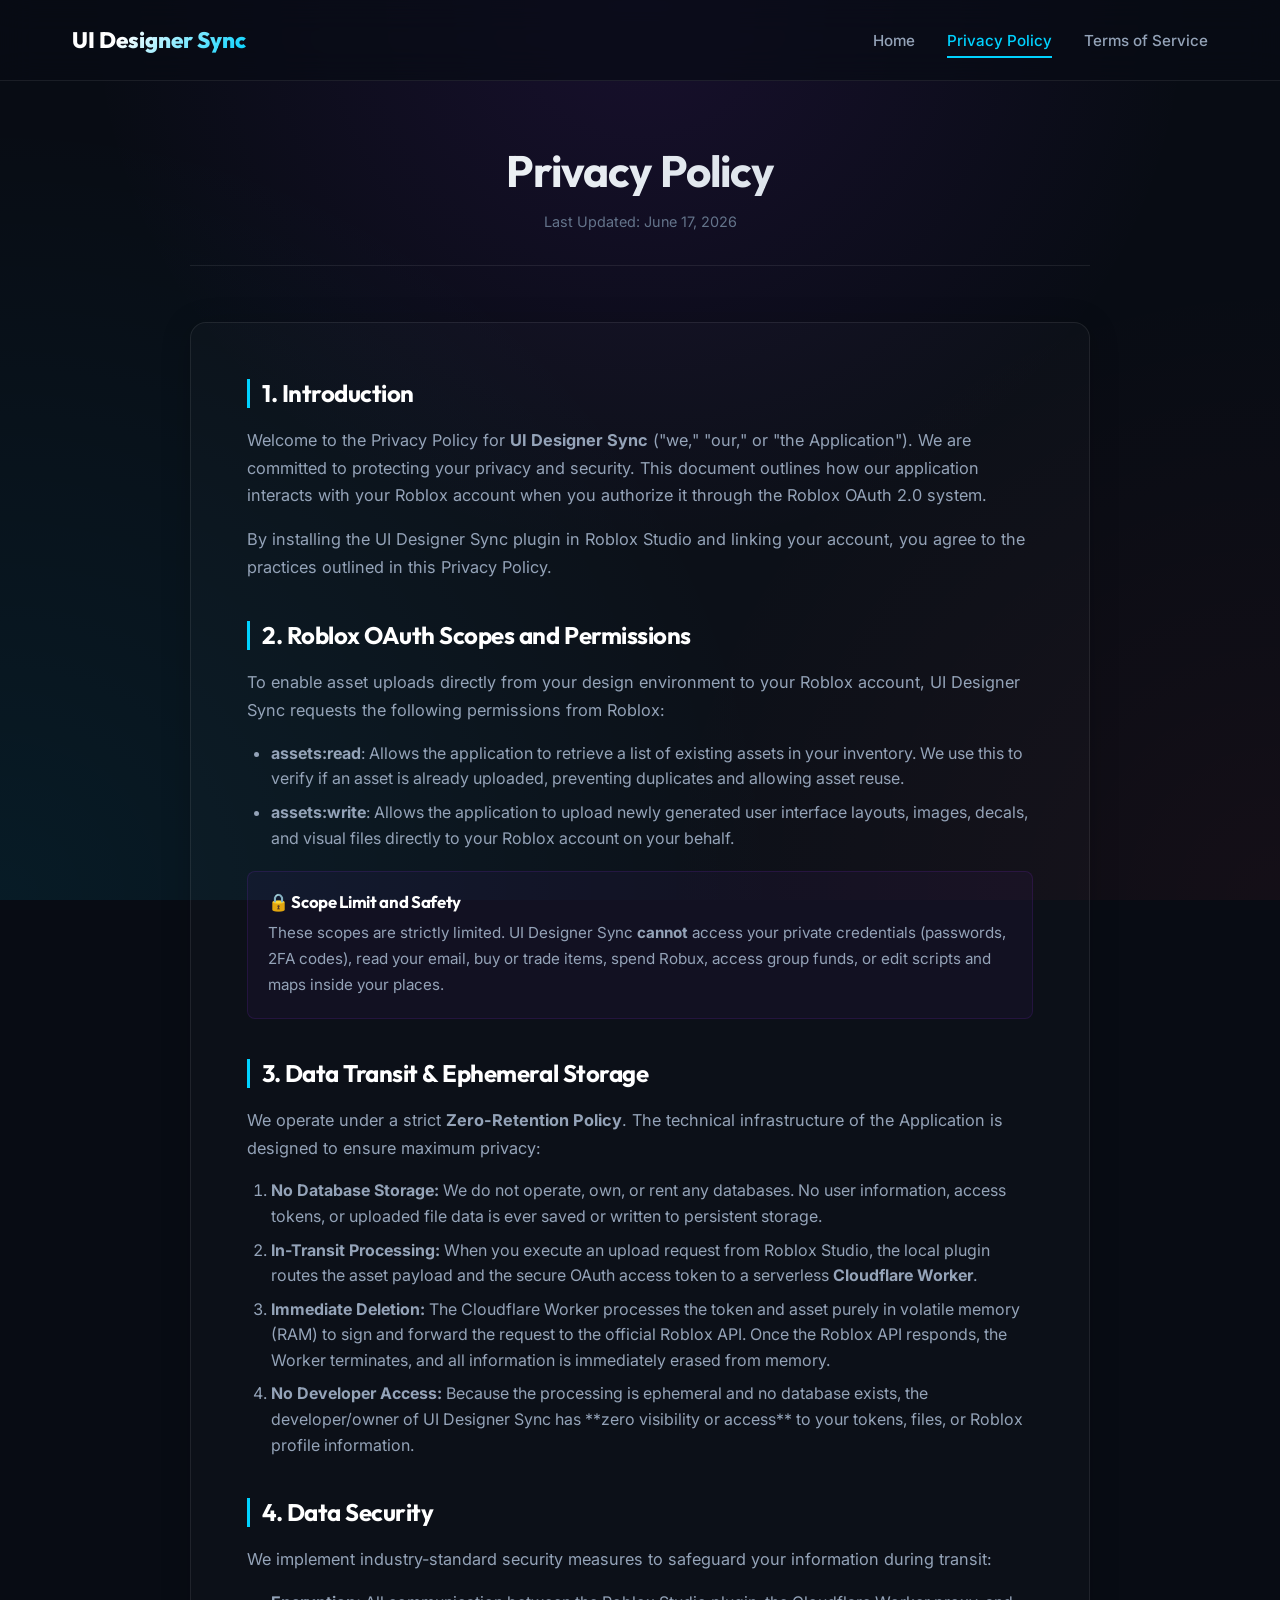
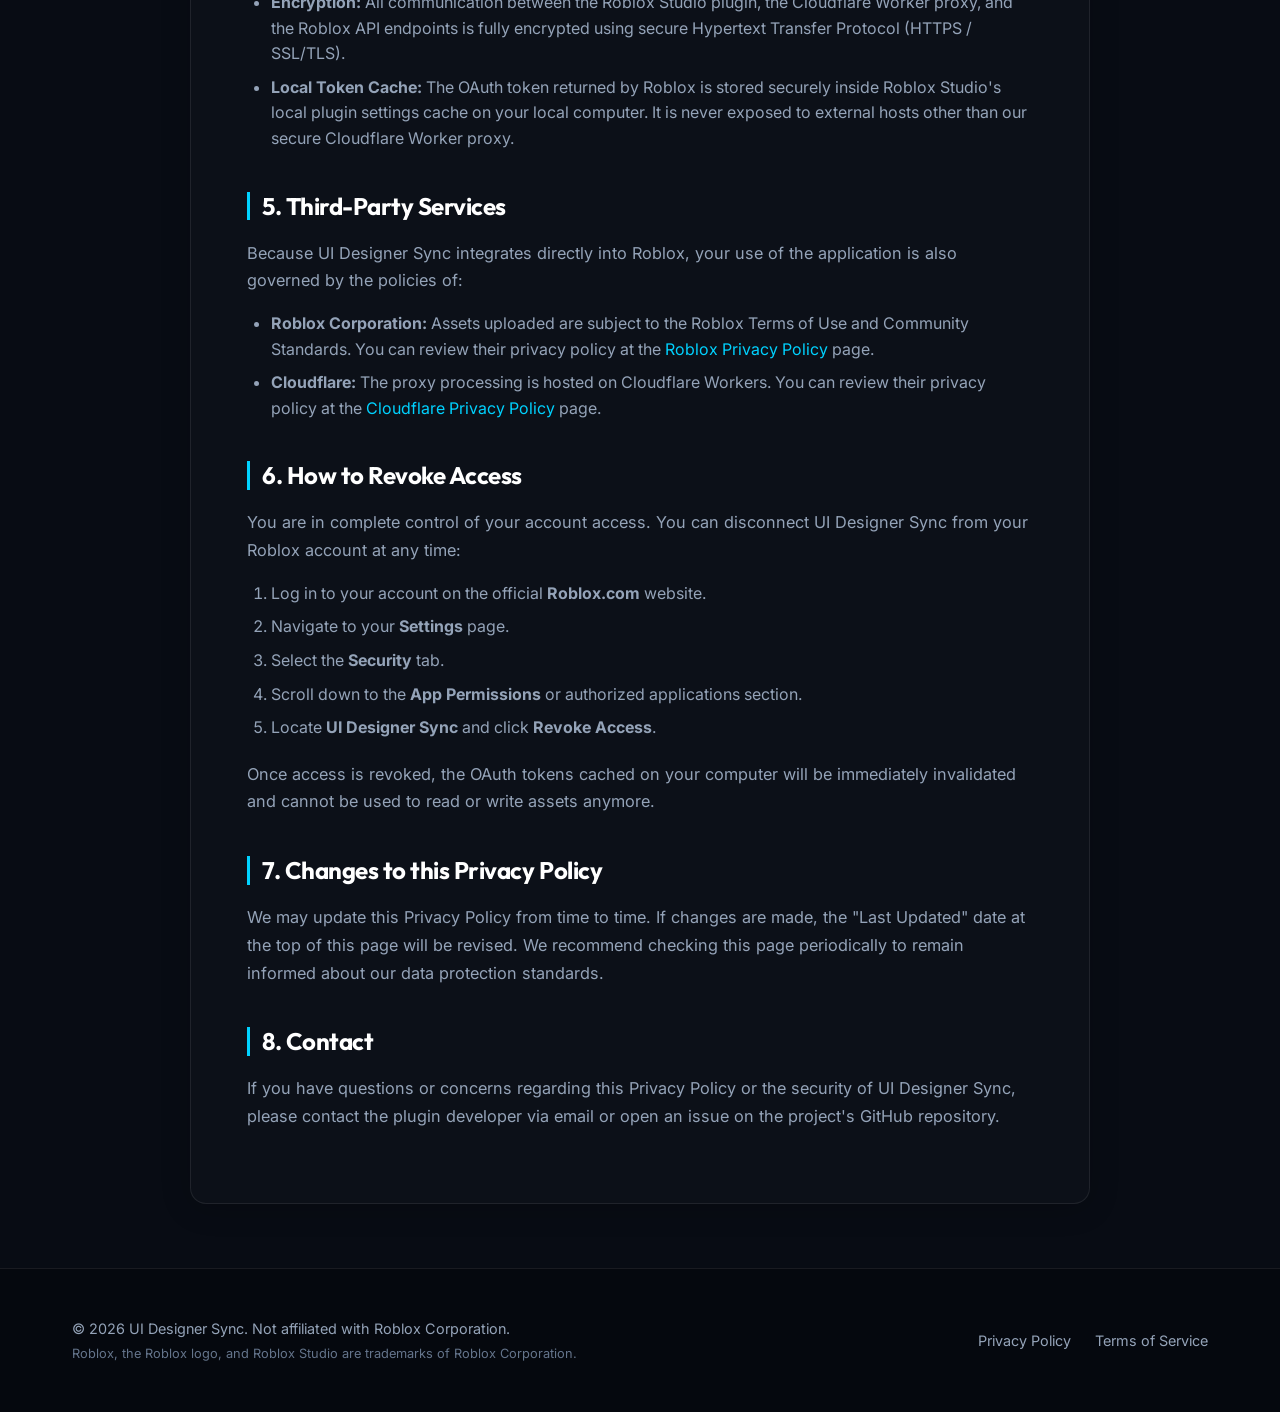
==== privacy.html @ 8e68c775 "Add files via upload" ====
<!DOCTYPE html>
<html lang="en">
<head>
  <meta charset="UTF-8">
  <meta name="viewport" content="width=device-width, initial-scale=1.0">
  <title>Privacy Policy - UI Designer Sync</title>
  <meta name="description" content="Privacy Policy for UI Designer Sync Roblox integration. Read about how we process your Roblox OAuth tokens ephemerally via Cloudflare Workers.">
  
  <!-- Preconnect and Fonts -->
  <link rel="preconnect" href="https://fonts.googleapis.com">
  <link rel="preconnect" href="https://fonts.gstatic.com" crossorigin>
  <link href="https://fonts.googleapis.com/css2?family=Inter:wght@300;400;500;600;700&family=Outfit:wght@400;500;600;700;800&display=swap" rel="stylesheet">
  
  <!-- Core Stylesheet -->
  <link rel="stylesheet" href="style.css">
</head>
<body>

  <!-- Navigation Header -->
  <header id="site-header">
    <div class="container nav-wrapper">
      <div class="logo-area">
        <span class="logo-text">UI Designer Sync</span>
      </div>
      <nav id="main-navigation">
        <ul>
          <li><a href="index.html" id="nav-home">Home</a></li>
          <li><a href="privacy.html" class="active" id="nav-privacy">Privacy Policy</a></li>
          <li><a href="terms.html" id="nav-terms">Terms of Service</a></li>
        </ul>
      </nav>
    </div>
  </header>

  <main>
    <div class="container legal-container">
      <div class="legal-header">
        <h1 class="legal-title">Privacy Policy</h1>
        <p class="legal-date">Last Updated: June 17, 2026</p>
      </div>

      <div class="legal-card" id="privacy-content-card">
        <!-- Section 1: Introduction -->
        <section id="sec-introduction">
          <h2>1. Introduction</h2>
          <p>
            Welcome to the Privacy Policy for <strong>UI Designer Sync</strong> ("we," "our," or "the Application"). We are committed to protecting your privacy and security. This document outlines how our application interacts with your Roblox account when you authorize it through the Roblox OAuth 2.0 system.
          </p>
          <p>
            By installing the UI Designer Sync plugin in Roblox Studio and linking your account, you agree to the practices outlined in this Privacy Policy.
          </p>
        </section>

        <!-- Section 2: Roblox OAuth Permissions -->
        <section id="sec-permissions">
          <h2>2. Roblox OAuth Scopes and Permissions</h2>
          <p>
            To enable asset uploads directly from your design environment to your Roblox account, UI Designer Sync requests the following permissions from Roblox:
          </p>
          <ul>
            <li>
              <strong>assets:read</strong>: Allows the application to retrieve a list of existing assets in your inventory. We use this to verify if an asset is already uploaded, preventing duplicates and allowing asset reuse.
            </li>
            <li>
              <strong>assets:write</strong>: Allows the application to upload newly generated user interface layouts, images, decals, and visual files directly to your Roblox account on your behalf.
            </li>
          </ul>
          
          <div class="alert-box purple" id="alert-scope-limit">
            <h4>🔒 Scope Limit and Safety</h4>
            <p>
              These scopes are strictly limited. UI Designer Sync <strong>cannot</strong> access your private credentials (passwords, 2FA codes), read your email, buy or trade items, spend Robux, access group funds, or edit scripts and maps inside your places.
            </p>
          </div>
        </section>

        <!-- Section 3: Ephemeral Data Processing -->
        <section id="sec-processing">
          <h2>3. Data Transit & Ephemeral Storage</h2>
          <p>
            We operate under a strict <strong>Zero-Retention Policy</strong>. The technical infrastructure of the Application is designed to ensure maximum privacy:
          </p>
          <ol>
            <li>
              <strong>No Database Storage:</strong> We do not operate, own, or rent any databases. No user information, access tokens, or uploaded file data is ever saved or written to persistent storage.
            </li>
            <li>
              <strong>In-Transit Processing:</strong> When you execute an upload request from Roblox Studio, the local plugin routes the asset payload and the secure OAuth access token to a serverless <strong>Cloudflare Worker</strong>.
            </li>
            <li>
              <strong>Immediate Deletion:</strong> The Cloudflare Worker processes the token and asset purely in volatile memory (RAM) to sign and forward the request to the official Roblox API. Once the Roblox API responds, the Worker terminates, and all information is immediately erased from memory.
            </li>
            <li>
              <strong>No Developer Access:</strong> Because the processing is ephemeral and no database exists, the developer/owner of UI Designer Sync has **zero visibility or access** to your tokens, files, or Roblox profile information.
            </li>
          </ol>
        </section>

        <!-- Section 4: Security and Transit -->
        <section id="sec-security">
          <h2>4. Data Security</h2>
          <p>
            We implement industry-standard security measures to safeguard your information during transit:
          </p>
          <ul>
            <li>
              <strong>Encryption:</strong> All communication between the Roblox Studio plugin, the Cloudflare Worker proxy, and the Roblox API endpoints is fully encrypted using secure Hypertext Transfer Protocol (HTTPS / SSL/TLS).
            </li>
            <li>
              <strong>Local Token Cache:</strong> The OAuth token returned by Roblox is stored securely inside Roblox Studio's local plugin settings cache on your local computer. It is never exposed to external hosts other than our secure Cloudflare Worker proxy.
            </li>
          </ul>
        </section>

        <!-- Section 5: Third-Party Services -->
        <section id="sec-third-parties">
          <h2>5. Third-Party Services</h2>
          <p>
            Because UI Designer Sync integrates directly into Roblox, your use of the application is also governed by the policies of:
          </p>
          <ul>
            <li>
              <strong>Roblox Corporation:</strong> Assets uploaded are subject to the Roblox Terms of Use and Community Standards. You can review their privacy policy at the <a href="https://www.roblox.com/info/privacy" target="_blank" rel="noopener noreferrer">Roblox Privacy Policy</a> page.
            </li>
            <li>
              <strong>Cloudflare:</strong> The proxy processing is hosted on Cloudflare Workers. You can review their privacy policy at the <a href="https://www.cloudflare.com/privacypolicy/" target="_blank" rel="noopener noreferrer">Cloudflare Privacy Policy</a> page.
            </li>
          </ul>
        </section>

        <!-- Section 6: Access Revocation -->
        <section id="sec-revocation">
          <h2>6. How to Revoke Access</h2>
          <p>
            You are in complete control of your account access. You can disconnect UI Designer Sync from your Roblox account at any time:
          </p>
          <ol>
            <li>Log in to your account on the official <strong>Roblox.com</strong> website.</li>
            <li>Navigate to your <strong>Settings</strong> page.</li>
            <li>Select the <strong>Security</strong> tab.</li>
            <li>Scroll down to the <strong>App Permissions</strong> or authorized applications section.</li>
            <li>Locate <strong>UI Designer Sync</strong> and click <strong>Revoke Access</strong>.</li>
          </ol>
          <p style="margin-top: 1rem;">
            Once access is revoked, the OAuth tokens cached on your computer will be immediately invalidated and cannot be used to read or write assets anymore.
          </p>
        </section>

        <!-- Section 7: Changes to this Policy -->
        <section id="sec-changes">
          <h2>7. Changes to this Privacy Policy</h2>
          <p>
            We may update this Privacy Policy from time to time. If changes are made, the "Last Updated" date at the top of this page will be revised. We recommend checking this page periodically to remain informed about our data protection standards.
          </p>
        </section>

        <!-- Section 8: Contact Information -->
        <section id="sec-contact">
          <h2>8. Contact</h2>
          <p>
            If you have questions or concerns regarding this Privacy Policy or the security of UI Designer Sync, please contact the plugin developer via email or open an issue on the project's GitHub repository.
          </p>
        </section>
      </div>
    </div>
  </main>

  <!-- Footer Section -->
  <footer id="site-footer">
    <div class="container footer-wrapper">
      <div>
        <p>&copy; 2026 UI Designer Sync. Not affiliated with Roblox Corporation.</p>
        <p style="font-size: 0.8rem; margin-top: 0.25rem; color: var(--text-muted);">
          Roblox, the Roblox logo, and Roblox Studio are trademarks of Roblox Corporation.
        </p>
      </div>
      <div class="footer-links">
        <a href="privacy.html" id="footer-privacy">Privacy Policy</a>
        <a href="terms.html" id="footer-terms">Terms of Service</a>
      </div>
    </div>
  </footer>

</body>
</html>
---- style.css ----
/* UI Designer Sync - Premium CSS Design System */

/* Root Variables */
:root {
  --bg-primary: #080c14;
  --bg-secondary: #0d1527;
  --bg-glass: rgba(255, 255, 255, 0.02);
  --bg-glass-hover: rgba(255, 255, 255, 0.05);
  
  --border-glass: rgba(255, 255, 255, 0.08);
  --border-glass-hover: rgba(255, 255, 255, 0.15);
  
  /* Color Palette */
  --primary: #00d2ff;
  --primary-glow: rgba(0, 210, 255, 0.35);
  --secondary: #8a2be2;
  --secondary-glow: rgba(138, 43, 226, 0.35);
  --accent: #ff4757;
  --accent-glow: rgba(255, 71, 87, 0.35);
  
  --text-primary: #f1f5f9;
  --text-secondary: #94a3b8;
  --text-muted: #64748b;
  
  /* Gradation */
  --grad-primary: linear-gradient(135deg, var(--primary) 0%, var(--secondary) 100%);
  --grad-text: linear-gradient(135deg, #ffffff 0%, #cbd5e1 50%, #94a3b8 100%);
  --grad-glow: linear-gradient(135deg, rgba(0, 210, 255, 0.15) 0%, rgba(138, 43, 226, 0.15) 100%);

  /* Animation transition speeds */
  --trans-fast: 0.2s ease;
  --trans-normal: 0.3s cubic-bezier(0.4, 0, 0.2, 1);
  --trans-slow: 0.5s ease;
}

/* Reset and Base Styles */
* {
  box-sizing: border-box;
  margin: 0;
  padding: 0;
}

html {
  scroll-behavior: smooth;
  font-size: 16px;
  background-color: var(--bg-primary);
  color: var(--text-primary);
  font-family: 'Inter', -apple-system, BlinkMacSystemFont, "Segoe UI", Roboto, sans-serif;
  overflow-x: hidden;
}

body {
  min-height: 100vh;
  display: flex;
  flex-direction: column;
  position: relative;
  /* Dark space grid background */
  background-image: 
    radial-gradient(circle at 50% 0%, rgba(138, 43, 226, 0.12) 0%, transparent 50%),
    radial-gradient(circle at 0% 100%, rgba(0, 210, 255, 0.08) 0%, transparent 50%),
    radial-gradient(circle at 100% 100%, rgba(255, 71, 87, 0.05) 0%, transparent 40%);
  background-attachment: fixed;
}

/* Scrollbar Styling */
::-webkit-scrollbar {
  width: 8px;
}
::-webkit-scrollbar-track {
  background: var(--bg-primary);
}
::-webkit-scrollbar-thumb {
  background: var(--border-glass);
  border-radius: 4px;
}
::-webkit-scrollbar-thumb:hover {
  background: var(--text-muted);
}

/* Typography */
h1, h2, h3, h4, h5, h6 {
  font-family: 'Outfit', -apple-system, BlinkMacSystemFont, sans-serif;
  font-weight: 700;
  letter-spacing: -0.02em;
  line-height: 1.2;
}

p {
  line-height: 1.6;
  color: var(--text-secondary);
}

a {
  color: var(--primary);
  text-decoration: none;
  transition: var(--trans-fast);
}

a:hover {
  color: #fff;
  text-shadow: 0 0 8px var(--primary-glow);
}

/* Layout Container */
.container {
  width: 100%;
  max-width: 1200px;
  margin: 0 auto;
  padding: 0 2rem;
}

/* Navigation Header */
header {
  position: sticky;
  top: 0;
  z-index: 100;
  background: rgba(8, 12, 20, 0.7);
  backdrop-filter: blur(16px);
  -webkit-backdrop-filter: blur(16px);
  border-bottom: 1px solid var(--border-glass);
  transition: var(--trans-normal);
}

.nav-wrapper {
  display: flex;
  justify-content: space-between;
  align-items: center;
  height: 80px;
}

.logo-area {
  display: flex;
  align-items: center;
  gap: 0.75rem;
}

.logo-text {
  font-size: 1.4rem;
  font-weight: 800;
  background: linear-gradient(135deg, #ffffff 30%, var(--primary) 100%);
  -webkit-background-clip: text;
  -webkit-text-fill-color: transparent;
  font-family: 'Outfit', sans-serif;
}

nav ul {
  display: flex;
  gap: 2rem;
  list-style: none;
}

nav a {
  color: var(--text-secondary);
  font-weight: 500;
  font-size: 0.95rem;
  position: relative;
  padding: 0.5rem 0;
}

nav a::after {
  content: '';
  position: absolute;
  bottom: 0;
  left: 0;
  width: 0;
  height: 2px;
  background: var(--grad-primary);
  transition: var(--trans-normal);
}

nav a:hover {
  color: var(--text-primary);
}

nav a:hover::after {
  width: 100%;
}

nav a.active {
  color: var(--primary);
}

nav a.active::after {
  width: 100%;
  background: var(--primary);
}

/* Buttons */
.btn {
  display: inline-flex;
  align-items: center;
  justify-content: center;
  padding: 0.8rem 1.6rem;
  font-family: 'Outfit', sans-serif;
  font-weight: 600;
  font-size: 0.95rem;
  border-radius: 8px;
  cursor: pointer;
  transition: var(--trans-normal);
  gap: 0.5rem;
}

.btn-primary {
  background: var(--grad-primary);
  color: #fff;
  border: none;
  box-shadow: 0 4px 15px var(--secondary-glow);
}

.btn-primary:hover {
  transform: translateY(-2px);
  box-shadow: 0 8px 25px var(--primary-glow);
  color: #fff;
  text-shadow: none;
}

.btn-secondary {
  background: var(--bg-glass);
  color: var(--text-primary);
  border: 1px solid var(--border-glass);
}

.btn-secondary:hover {
  background: var(--bg-glass-hover);
  border-color: var(--border-glass-hover);
  color: #fff;
  transform: translateY(-2px);
  text-shadow: none;
}

/* Glassmorphism Card Panels */
.panel {
  background: var(--bg-glass);
  border: 1px solid var(--border-glass);
  border-radius: 16px;
  backdrop-filter: blur(12px);
  -webkit-backdrop-filter: blur(12px);
  padding: 2.5rem;
  transition: var(--trans-normal);
}

.panel:hover {
  border-color: var(--border-glass-hover);
  background: var(--bg-glass-hover);
  box-shadow: 0 10px 30px rgba(0, 0, 0, 0.3);
}

/* Hero Section */
.hero {
  padding: 6rem 0 4rem;
  text-align: center;
  position: relative;
}

.hero-tagline {
  font-family: 'Outfit', sans-serif;
  text-transform: uppercase;
  font-size: 0.85rem;
  font-weight: 700;
  letter-spacing: 0.15em;
  color: var(--primary);
  margin-bottom: 1rem;
  display: inline-block;
  padding: 0.3rem 1rem;
  background: rgba(0, 210, 255, 0.08);
  border: 1px solid rgba(0, 210, 255, 0.15);
  border-radius: 50px;
}

.hero-title {
  font-size: 3.5rem;
  font-weight: 800;
  line-height: 1.1;
  margin-bottom: 1.5rem;
  background: linear-gradient(to right, #ffffff, #e2e8f0, #94a3b8);
  -webkit-background-clip: text;
  -webkit-text-fill-color: transparent;
}

.hero-title span {
  background: var(--grad-primary);
  -webkit-background-clip: text;
  -webkit-text-fill-color: transparent;
}

.hero-desc {
  max-width: 700px;
  margin: 0 auto 2.5rem;
  font-size: 1.15rem;
  color: var(--text-secondary);
}

.hero-actions {
  display: flex;
  justify-content: center;
  gap: 1rem;
}

/* Features/Scopes Section */
.info-section {
  padding: 4rem 0;
}

.section-title {
  text-align: center;
  font-size: 2rem;
  margin-bottom: 3rem;
  background: linear-gradient(to right, #ffffff, #cbd5e1);
  -webkit-background-clip: text;
  -webkit-text-fill-color: transparent;
}

.grid-3 {
  display: grid;
  grid-template-columns: repeat(auto-fit, minmax(320px, 1fr));
  gap: 2rem;
}

.card {
  display: flex;
  flex-direction: column;
  gap: 1rem;
}

.card-icon {
  width: 50px;
  height: 50px;
  border-radius: 12px;
  display: flex;
  align-items: center;
  justify-content: center;
  background: var(--grad-glow);
  border: 1px solid rgba(0, 210, 255, 0.2);
  color: var(--primary);
  font-size: 1.5rem;
}

.card-title {
  font-size: 1.25rem;
  color: var(--text-primary);
}

/* Visual Scope Checker */
.scope-validator-box {
  margin-top: 4rem;
}

.scope-grid {
  display: grid;
  grid-template-columns: 1fr 1fr;
  gap: 2rem;
}

@media(max-width: 768px) {
  .scope-grid {
    grid-template-columns: 1fr;
  }
}

.scope-list-panel {
  background: rgba(8, 12, 20, 0.4);
}

.scope-header {
  display: flex;
  align-items: center;
  gap: 0.75rem;
  font-size: 1.2rem;
  font-weight: 600;
  margin-bottom: 1.5rem;
  padding-bottom: 1rem;
  border-bottom: 1px solid var(--border-glass);
}

.scope-header.allowed {
  color: var(--primary);
}

.scope-header.forbidden {
  color: var(--accent);
}

.scope-item {
  display: flex;
  align-items: flex-start;
  gap: 0.75rem;
  margin-bottom: 1rem;
}

.scope-item-bullet {
  font-weight: bold;
  line-height: 1;
  font-size: 1.1rem;
}

.allowed .scope-item-bullet {
  color: var(--primary);
}

.forbidden .scope-item-bullet {
  color: var(--accent);
}

.scope-item-text {
  font-size: 0.95rem;
  line-height: 1.5;
  color: var(--text-secondary);
}

.scope-code {
  background: rgba(0, 0, 0, 0.3);
  padding: 0.2rem 0.5rem;
  border-radius: 4px;
  font-family: monospace;
  color: #fff;
  border: 1px solid rgba(255, 255, 255, 0.05);
}

/* Security Detail Section */
.security-highlight {
  background: radial-gradient(circle at 100% 0%, rgba(0, 210, 255, 0.05) 0%, transparent 60%);
  border: 1px solid rgba(0, 210, 255, 0.15);
  box-shadow: 0 0 30px rgba(0, 210, 255, 0.05);
  margin: 4rem 0;
}

.security-badge {
  display: inline-flex;
  align-items: center;
  gap: 0.5rem;
  background: rgba(138, 43, 226, 0.15);
  color: #d8b4fe;
  font-size: 0.8rem;
  font-weight: 600;
  padding: 0.3rem 0.8rem;
  border-radius: 50px;
  border: 1px solid rgba(138, 43, 226, 0.3);
  margin-bottom: 1.5rem;
}

.security-grid {
  display: grid;
  grid-template-columns: 3fr 2fr;
  gap: 3rem;
  align-items: center;
}

@media(max-width: 900px) {
  .security-grid {
    grid-template-columns: 1fr;
  }
}

.security-content h3 {
  font-size: 1.75rem;
  margin-bottom: 1rem;
}

.security-content p {
  margin-bottom: 1.5rem;
  font-size: 1.05rem;
}

.workflow-steps {
  display: flex;
  flex-direction: column;
  gap: 1rem;
}

.wf-step {
  display: flex;
  gap: 1rem;
  align-items: flex-start;
}

.wf-num {
  width: 28px;
  height: 28px;
  background: var(--primary);
  color: var(--bg-primary);
  border-radius: 50%;
  display: flex;
  align-items: center;
  justify-content: center;
  font-weight: 800;
  font-size: 0.85rem;
  flex-shrink: 0;
  margin-top: 0.15rem;
  box-shadow: 0 0 10px rgba(0, 210, 255, 0.4);
}

.wf-text {
  font-size: 0.95rem;
  color: var(--text-secondary);
  line-height: 1.5;
}

.wf-text strong {
  color: #fff;
}

.security-visual-card {
  background: rgba(0, 0, 0, 0.2);
  border: 1px solid var(--border-glass);
  border-radius: 12px;
  padding: 1.5rem;
  font-family: monospace;
  font-size: 0.85rem;
  color: #a4b0be;
}

.code-title {
  color: var(--primary);
  margin-bottom: 0.75rem;
  font-weight: bold;
}

/* Legal Documents layout (Privacy Policy & ToS) */
.legal-container {
  padding: 4rem 0;
  max-width: 900px;
  margin: 0 auto;
}

.legal-header {
  text-align: center;
  margin-bottom: 3.5rem;
  padding-bottom: 2rem;
  border-bottom: 1px solid var(--border-glass);
}

.legal-title {
  font-size: 2.75rem;
  margin-bottom: 0.75rem;
  background: linear-gradient(to right, #ffffff, #cbd5e1);
  -webkit-background-clip: text;
  -webkit-text-fill-color: transparent;
}

.legal-date {
  color: var(--text-muted);
  font-size: 0.9rem;
}

.legal-card {
  background: var(--bg-glass);
  border: 1px solid var(--border-glass);
  border-radius: 16px;
  padding: 3.5rem;
  box-shadow: 0 4px 30px rgba(0, 0, 0, 0.2);
}

@media(max-width: 768px) {
  .legal-card {
    padding: 2rem 1.5rem;
  }
}

.legal-card section {
  margin-bottom: 2.5rem;
}

.legal-card section:last-child {
  margin-bottom: 0;
}

.legal-card h2 {
  font-size: 1.5rem;
  color: #fff;
  margin-bottom: 1.2rem;
  display: flex;
  align-items: center;
  gap: 0.75rem;
  border-left: 3px solid var(--primary);
  padding-left: 0.75rem;
}

.legal-card p {
  margin-bottom: 1rem;
  color: var(--text-secondary);
  font-size: 1.02rem;
  line-height: 1.7;
}

.legal-card ul, .legal-card ol {
  margin-bottom: 1.25rem;
  margin-left: 1.5rem;
  color: var(--text-secondary);
}

.legal-card li {
  margin-bottom: 0.5rem;
  line-height: 1.6;
}

.alert-box {
  background: rgba(0, 210, 255, 0.05);
  border: 1px solid rgba(0, 210, 255, 0.15);
  padding: 1.25rem;
  border-radius: 8px;
  margin-bottom: 1.5rem;
}

.alert-box.purple {
  background: rgba(138, 43, 226, 0.05);
  border-color: rgba(138, 43, 226, 0.15);
}

.alert-box h4 {
  color: #fff;
  margin-bottom: 0.5rem;
  font-size: 1.05rem;
}

.alert-box p {
  font-size: 0.95rem;
  margin-bottom: 0;
}

/* Footer styling */
footer {
  margin-top: auto;
  border-top: 1px solid var(--border-glass);
  background: rgba(5, 8, 14, 0.9);
  padding: 3rem 0;
  color: var(--text-muted);
  font-size: 0.9rem;
}

.footer-wrapper {
  display: flex;
  justify-content: space-between;
  align-items: center;
  gap: 1.5rem;
}

@media(max-width: 600px) {
  .footer-wrapper {
    flex-direction: column;
    text-align: center;
  }
}

.footer-links {
  display: flex;
  gap: 1.5rem;
}

.footer-links a {
  color: var(--text-secondary);
}

.footer-links a:hover {
  color: #fff;
}

/* Mobile Nav Toggler (simple pure CSS responsive drawer/menu placeholder or layout) */
.mobile-nav-toggle {
  display: none;
}

@media(max-width: 768px) {
  .hero-title {
    font-size: 2.5rem;
  }
  
  nav ul {
    gap: 1.25rem;
  }
  
  nav a {
    font-size: 0.85rem;
  }
}
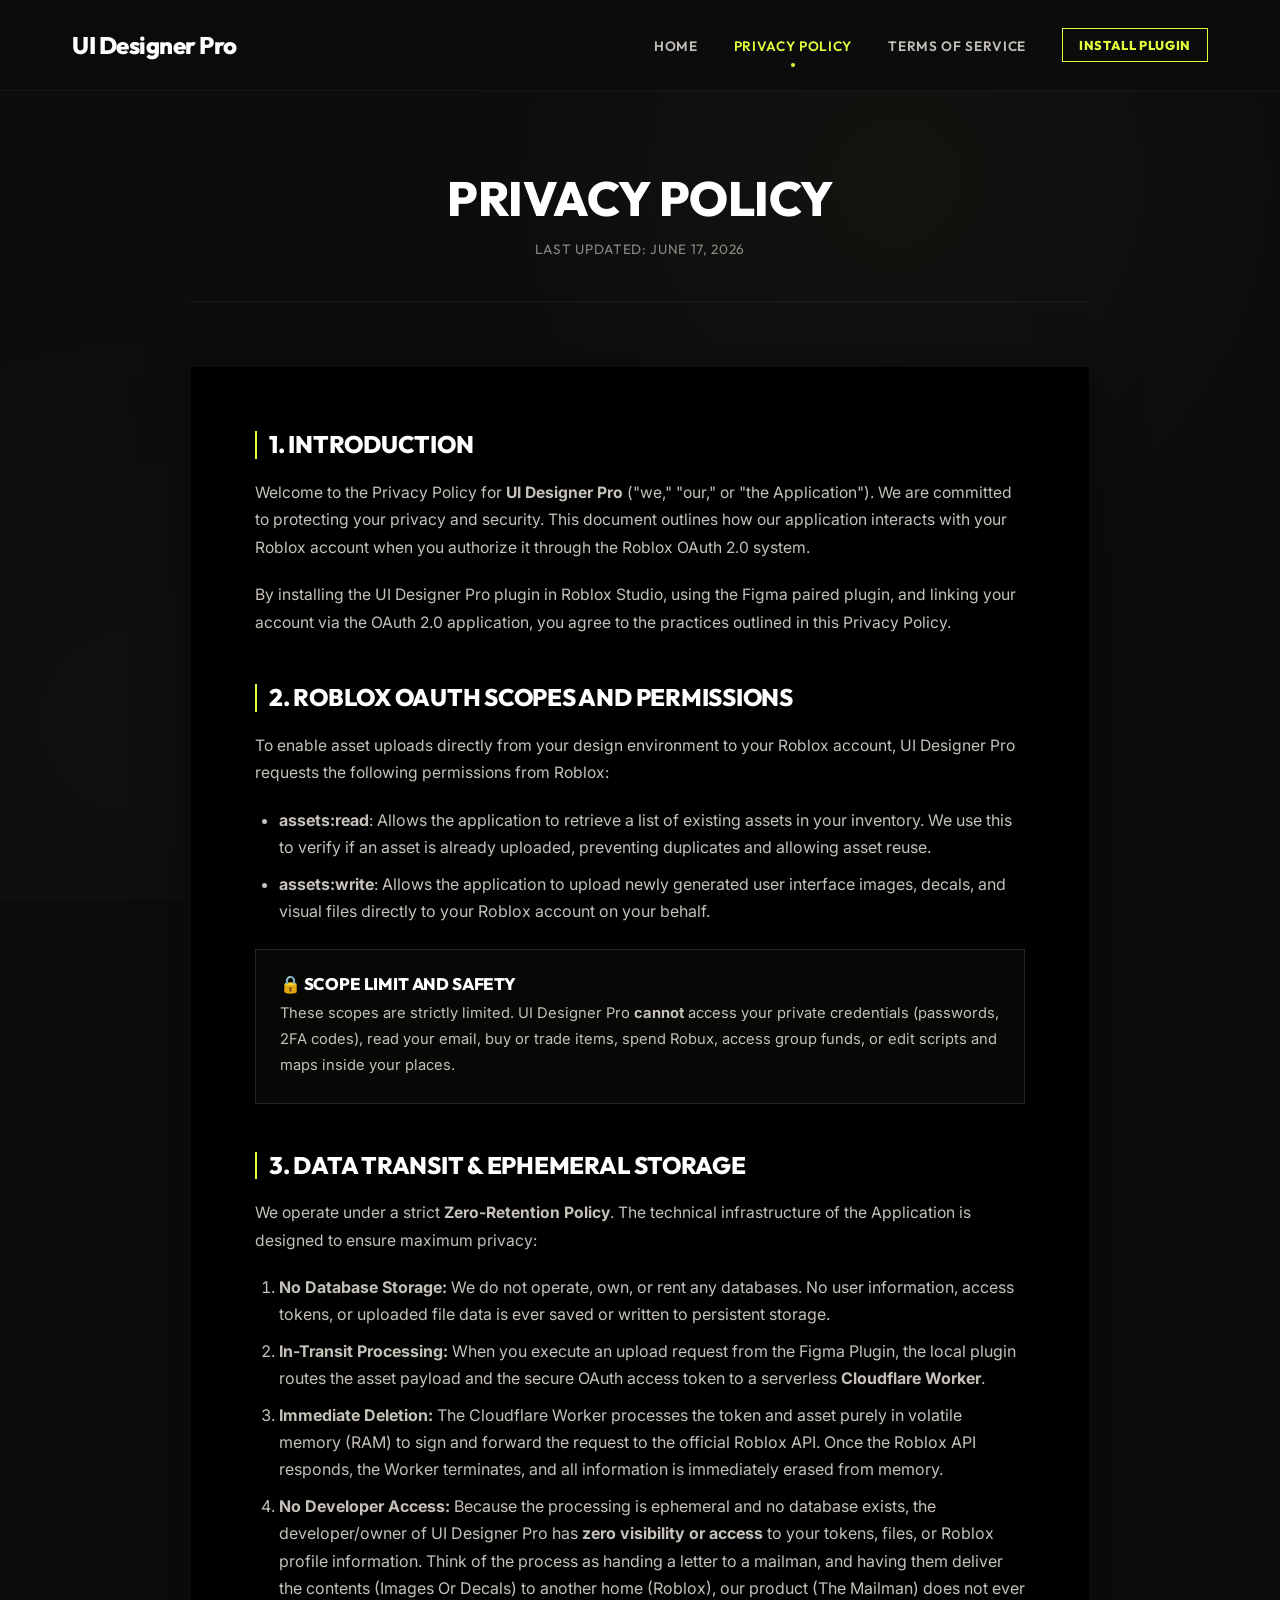
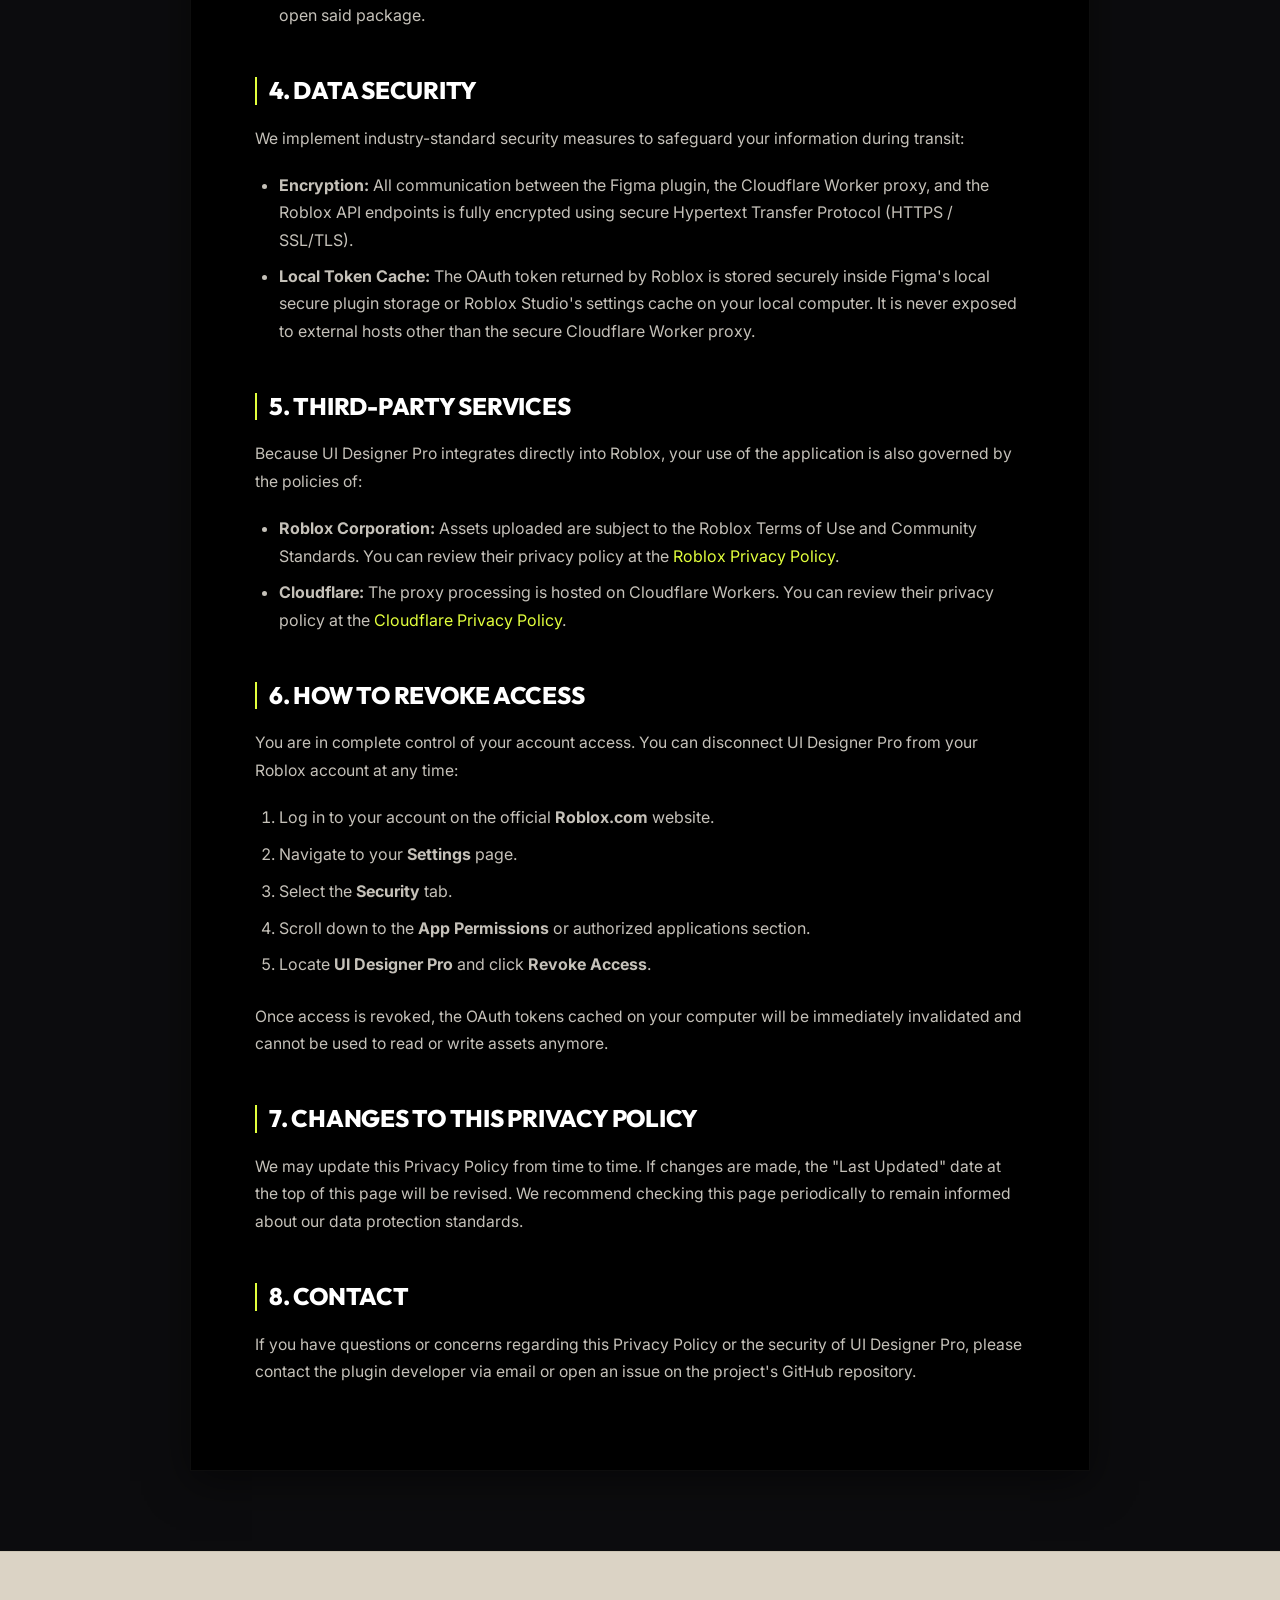
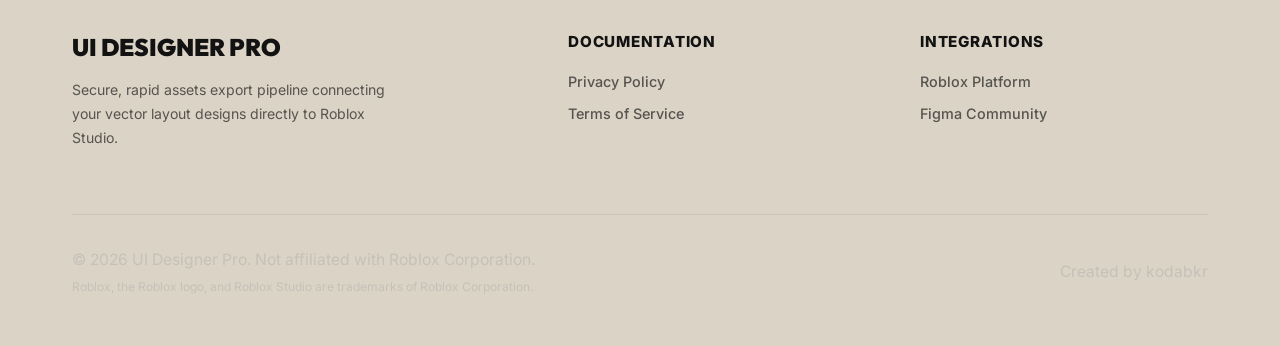
==== commit bc2bbd10: "Add files via upload" ====
--- a/privacy.html
+++ b/privacy.html
@@ -3,15 +3,15 @@
 <head>
   <meta charset="UTF-8">
   <meta name="viewport" content="width=device-width, initial-scale=1.0">
-  <title>Privacy Policy - UI Designer Sync</title>
-  <meta name="description" content="Privacy Policy for UI Designer Sync Roblox integration. Read about how we process your Roblox OAuth tokens ephemerally via Cloudflare Workers.">
+  <title>Privacy Policy - UI Designer Pro</title>
+  <meta name="description" content="Privacy Policy for UI Designer Pro. Read about how we process your Roblox OAuth tokens ephemerally via Cloudflare Workers.">
   
   <!-- Preconnect and Fonts -->
   <link rel="preconnect" href="https://fonts.googleapis.com">
   <link rel="preconnect" href="https://fonts.gstatic.com" crossorigin>
   <link href="https://fonts.googleapis.com/css2?family=Inter:wght@300;400;500;600;700&family=Outfit:wght@400;500;600;700;800&display=swap" rel="stylesheet">
   
-  <!-- Core Stylesheet -->
+  <!-- Central Stylesheet -->
   <link rel="stylesheet" href="style.css">
 </head>
 <body>
@@ -20,13 +20,14 @@
   <header id="site-header">
     <div class="container nav-wrapper">
       <div class="logo-area">
-        <span class="logo-text">UI Designer Sync</span>
+        <span class="logo-text">UI Designer Pro</span>
       </div>
       <nav id="main-navigation">
         <ul>
           <li><a href="index.html" id="nav-home">Home</a></li>
           <li><a href="privacy.html" class="active" id="nav-privacy">Privacy Policy</a></li>
           <li><a href="terms.html" id="nav-terms">Terms of Service</a></li>
+          <li><a href="https://www.roblox.com/library/" target="_blank" rel="noopener noreferrer" class="btn-rect btn-rect-outline-yellow" id="nav-cta-install" style="padding: 0.5rem 1rem; font-size: 0.8rem;">Install Plugin</a></li>
         </ul>
       </nav>
     </div>
@@ -44,32 +45,32 @@
         <section id="sec-introduction">
           <h2>1. Introduction</h2>
           <p>
-            Welcome to the Privacy Policy for <strong>UI Designer Sync</strong> ("we," "our," or "the Application"). We are committed to protecting your privacy and security. This document outlines how our application interacts with your Roblox account when you authorize it through the Roblox OAuth 2.0 system.
-          </p>
-          <p>
-            By installing the UI Designer Sync plugin in Roblox Studio and linking your account, you agree to the practices outlined in this Privacy Policy.
-          </p>
-        </section>
-
-        <!-- Section 2: Roblox OAuth Permissions -->
+            Welcome to the Privacy Policy for <strong>UI Designer Pro</strong> ("we," "our," or "the Application"). We are committed to protecting your privacy and security. This document outlines how our application interacts with your Roblox account when you authorize it through the Roblox OAuth 2.0 system.
+          </p>
+          <p>
+            By installing the UI Designer Pro plugin in Roblox Studio, using the Figma paired plugin, and linking your account via the OAuth 2.0 application, you agree to the practices outlined in this Privacy Policy.
+          </p>
+        </section>
+
+        <!-- Section 2: Roblox OAuth Scopes -->
         <section id="sec-permissions">
           <h2>2. Roblox OAuth Scopes and Permissions</h2>
           <p>
-            To enable asset uploads directly from your design environment to your Roblox account, UI Designer Sync requests the following permissions from Roblox:
+            To enable asset uploads directly from your design environment to your Roblox account, UI Designer Pro requests the following permissions from Roblox:
           </p>
           <ul>
             <li>
               <strong>assets:read</strong>: Allows the application to retrieve a list of existing assets in your inventory. We use this to verify if an asset is already uploaded, preventing duplicates and allowing asset reuse.
             </li>
             <li>
-              <strong>assets:write</strong>: Allows the application to upload newly generated user interface layouts, images, decals, and visual files directly to your Roblox account on your behalf.
+              <strong>assets:write</strong>: Allows the application to upload newly generated user interface images, decals, and visual files directly to your Roblox account on your behalf.
             </li>
           </ul>
           
           <div class="alert-box purple" id="alert-scope-limit">
             <h4>🔒 Scope Limit and Safety</h4>
             <p>
-              These scopes are strictly limited. UI Designer Sync <strong>cannot</strong> access your private credentials (passwords, 2FA codes), read your email, buy or trade items, spend Robux, access group funds, or edit scripts and maps inside your places.
+              These scopes are strictly limited. UI Designer Pro <strong>cannot</strong> access your private credentials (passwords, 2FA codes), read your email, buy or trade items, spend Robux, access group funds, or edit scripts and maps inside your places.
             </p>
           </div>
         </section>
@@ -85,18 +86,18 @@
               <strong>No Database Storage:</strong> We do not operate, own, or rent any databases. No user information, access tokens, or uploaded file data is ever saved or written to persistent storage.
             </li>
             <li>
-              <strong>In-Transit Processing:</strong> When you execute an upload request from Roblox Studio, the local plugin routes the asset payload and the secure OAuth access token to a serverless <strong>Cloudflare Worker</strong>.
+              <strong>In-Transit Processing:</strong> When you execute an upload request from the Figma Plugin, the local plugin routes the asset payload and the secure OAuth access token to a serverless <strong>Cloudflare Worker</strong>.
             </li>
             <li>
               <strong>Immediate Deletion:</strong> The Cloudflare Worker processes the token and asset purely in volatile memory (RAM) to sign and forward the request to the official Roblox API. Once the Roblox API responds, the Worker terminates, and all information is immediately erased from memory.
             </li>
             <li>
-              <strong>No Developer Access:</strong> Because the processing is ephemeral and no database exists, the developer/owner of UI Designer Sync has **zero visibility or access** to your tokens, files, or Roblox profile information.
+              <strong>No Developer Access:</strong> Because the processing is ephemeral and no database exists, the developer/owner of UI Designer Pro has <strong>zero visibility or access</strong> to your tokens, files, or Roblox profile information. Think of the process as handing a letter to a mailman, and having them deliver the contents (Images Or Decals) to another home (Roblox), our product (The Mailman) does not ever open said package.
             </li>
           </ol>
         </section>
 
-        <!-- Section 4: Security and Transit -->
+        <!-- Section 4: Data Security -->
         <section id="sec-security">
           <h2>4. Data Security</h2>
           <p>
@@ -104,10 +105,10 @@
           </p>
           <ul>
             <li>
-              <strong>Encryption:</strong> All communication between the Roblox Studio plugin, the Cloudflare Worker proxy, and the Roblox API endpoints is fully encrypted using secure Hypertext Transfer Protocol (HTTPS / SSL/TLS).
-            </li>
-            <li>
-              <strong>Local Token Cache:</strong> The OAuth token returned by Roblox is stored securely inside Roblox Studio's local plugin settings cache on your local computer. It is never exposed to external hosts other than our secure Cloudflare Worker proxy.
+              <strong>Encryption:</strong> All communication between the Figma plugin, the Cloudflare Worker proxy, and the Roblox API endpoints is fully encrypted using secure Hypertext Transfer Protocol (HTTPS / SSL/TLS).
+            </li>
+            <li>
+              <strong>Local Token Cache:</strong> The OAuth token returned by Roblox is stored securely inside Figma's local secure plugin storage or Roblox Studio's settings cache on your local computer. It is never exposed to external hosts other than the secure Cloudflare Worker proxy.
             </li>
           </ul>
         </section>
@@ -116,30 +117,30 @@
         <section id="sec-third-parties">
           <h2>5. Third-Party Services</h2>
           <p>
-            Because UI Designer Sync integrates directly into Roblox, your use of the application is also governed by the policies of:
+            Because UI Designer Pro integrates directly into Roblox, your use of the application is also governed by the policies of:
           </p>
           <ul>
             <li>
-              <strong>Roblox Corporation:</strong> Assets uploaded are subject to the Roblox Terms of Use and Community Standards. You can review their privacy policy at the <a href="https://www.roblox.com/info/privacy" target="_blank" rel="noopener noreferrer">Roblox Privacy Policy</a> page.
-            </li>
-            <li>
-              <strong>Cloudflare:</strong> The proxy processing is hosted on Cloudflare Workers. You can review their privacy policy at the <a href="https://www.cloudflare.com/privacypolicy/" target="_blank" rel="noopener noreferrer">Cloudflare Privacy Policy</a> page.
-            </li>
-          </ul>
-        </section>
-
-        <!-- Section 6: Access Revocation -->
+              <strong>Roblox Corporation:</strong> Assets uploaded are subject to the Roblox Terms of Use and Community Standards. You can review their privacy policy at the <a href="https://www.roblox.com/info/privacy" target="_blank" rel="noopener noreferrer">Roblox Privacy Policy</a>.
+            </li>
+            <li>
+              <strong>Cloudflare:</strong> The proxy processing is hosted on Cloudflare Workers. You can review their privacy policy at the <a href="https://www.cloudflare.com/privacypolicy/" target="_blank" rel="noopener noreferrer">Cloudflare Privacy Policy</a>.
+            </li>
+          </ul>
+        </section>
+
+        <!-- Section 6: How to Revoke Access -->
         <section id="sec-revocation">
           <h2>6. How to Revoke Access</h2>
           <p>
-            You are in complete control of your account access. You can disconnect UI Designer Sync from your Roblox account at any time:
+            You are in complete control of your account access. You can disconnect UI Designer Pro from your Roblox account at any time:
           </p>
           <ol>
             <li>Log in to your account on the official <strong>Roblox.com</strong> website.</li>
             <li>Navigate to your <strong>Settings</strong> page.</li>
             <li>Select the <strong>Security</strong> tab.</li>
             <li>Scroll down to the <strong>App Permissions</strong> or authorized applications section.</li>
-            <li>Locate <strong>UI Designer Sync</strong> and click <strong>Revoke Access</strong>.</li>
+            <li>Locate <strong>UI Designer Pro</strong> and click <strong>Revoke Access</strong>.</li>
           </ol>
           <p style="margin-top: 1rem;">
             Once access is revoked, the OAuth tokens cached on your computer will be immediately invalidated and cannot be used to read or write assets anymore.
@@ -154,29 +155,55 @@
           </p>
         </section>
 
-        <!-- Section 8: Contact Information -->
+        <!-- Section 8: Contact -->
         <section id="sec-contact">
           <h2>8. Contact</h2>
           <p>
-            If you have questions or concerns regarding this Privacy Policy or the security of UI Designer Sync, please contact the plugin developer via email or open an issue on the project's GitHub repository.
+            If you have questions or concerns regarding this Privacy Policy or the security of UI Designer Pro, please contact the plugin developer via email or open an issue on the project's GitHub repository.
           </p>
         </section>
       </div>
     </div>
   </main>
 
-  <!-- Footer Section -->
+  <!-- Solid Beige Block Footer -->
   <footer id="site-footer">
-    <div class="container footer-wrapper">
-      <div>
-        <p>&copy; 2026 UI Designer Sync. Not affiliated with Roblox Corporation.</p>
-        <p style="font-size: 0.8rem; margin-top: 0.25rem; color: var(--text-muted);">
-          Roblox, the Roblox logo, and Roblox Studio are trademarks of Roblox Corporation.
-        </p>
-      </div>
-      <div class="footer-links">
-        <a href="privacy.html" id="footer-privacy">Privacy Policy</a>
-        <a href="terms.html" id="footer-terms">Terms of Service</a>
+    <div class="container">
+      <div class="footer-columns">
+        <div class="footer-about">
+          <div class="footer-logo">UI Designer Pro</div>
+          <p>
+            Secure, rapid assets export pipeline connecting your vector layout designs directly to Roblox Studio.
+          </p>
+        </div>
+        
+        <div>
+          <div class="footer-col-title">Documentation</div>
+          <ul class="footer-links-list">
+            <li><a href="privacy.html" id="footer-privacy-link">Privacy Policy</a></li>
+            <li><a href="terms.html" id="footer-terms-link">Terms of Service</a></li>
+          </ul>
+        </div>
+        
+        <div>
+          <div class="footer-col-title">Integrations</div>
+          <ul class="footer-links-list">
+            <li><a href="https://www.roblox.com" target="_blank" rel="noopener noreferrer">Roblox Platform</a></li>
+            <li><a href="https://www.figma.com" target="_blank" rel="noopener noreferrer">Figma Community</a></li>
+          </ul>
+        </div>
+      </div>
+      
+      <div class="footer-bottom">
+        <div>
+          <p>&copy; 2026 UI Designer Pro. Not affiliated with Roblox Corporation.</p>
+          <p style="font-size: 0.75rem; margin-top: 0.25rem;">
+            Roblox, the Roblox logo, and Roblox Studio are trademarks of Roblox Corporation.
+          </p>
+        </div>
+        <div>
+          <p>Created by kodabkr</p>
+        </div>
       </div>
     </div>
   </footer>
--- a/style.css
+++ b/style.css
@@ -1,39 +1,38 @@
-/* UI Designer Sync - Premium CSS Design System */
+/* UI Designer Pro - Space Metaverse Design System */
 
 /* Root Variables */
 :root {
-  --bg-primary: #080c14;
-  --bg-secondary: #0d1527;
-  --bg-glass: rgba(255, 255, 255, 0.02);
-  --bg-glass-hover: rgba(255, 255, 255, 0.05);
+  --bg-dark: #0c0c0e;
+  --bg-black: #000000;
+  --bg-glass: rgba(255, 255, 255, 0.01);
+  --bg-glass-hover: rgba(255, 255, 255, 0.03);
   
-  --border-glass: rgba(255, 255, 255, 0.08);
-  --border-glass-hover: rgba(255, 255, 255, 0.15);
+  --border-dark: rgba(255, 255, 255, 0.05);
+  --border-light: rgba(255, 255, 255, 0.1);
   
   /* Color Palette */
-  --primary: #00d2ff;
-  --primary-glow: rgba(0, 210, 255, 0.35);
-  --secondary: #8a2be2;
-  --secondary-glow: rgba(138, 43, 226, 0.35);
-  --accent: #ff4757;
-  --accent-glow: rgba(255, 71, 87, 0.35);
+  --accent-yellow: #e2ff3c;
+  --accent-yellow-hover: #f2ff00;
+  --accent-yellow-glow: rgba(226, 255, 60, 0.25);
   
-  --text-primary: #f1f5f9;
-  --text-secondary: #94a3b8;
-  --text-muted: #64748b;
+  --beige-sand: #dbd3c5;
+  --beige-sand-dark: #cdc4b5;
+  --beige-sand-border: #cdc5b4;
+  --beige-sand-glow: rgba(219, 211, 197, 0.15);
   
-  /* Gradation */
-  --grad-primary: linear-gradient(135deg, var(--primary) 0%, var(--secondary) 100%);
-  --grad-text: linear-gradient(135deg, #ffffff 0%, #cbd5e1 50%, #94a3b8 100%);
-  --grad-glow: linear-gradient(135deg, rgba(0, 210, 255, 0.15) 0%, rgba(138, 43, 226, 0.15) 100%);
-
-  /* Animation transition speeds */
-  --trans-fast: 0.2s ease;
-  --trans-normal: 0.3s cubic-bezier(0.4, 0, 0.2, 1);
-  --trans-slow: 0.5s ease;
-}
-
-/* Reset and Base Styles */
+  --text-white: #ffffff;
+  --text-sand: #c5c1b9;
+  --text-grey: #8a8882;
+  --text-dark: #121212;
+  --text-dark-muted: #565450;
+  
+  /* Transition speed */
+  --trans-fast: 0.15s ease;
+  --trans-normal: 0.25s cubic-bezier(0.4, 0, 0.2, 1);
+  --trans-slow: 0.6s cubic-bezier(0.4, 0, 0.2, 1);
+}
+
+/* Reset and Global Styles */
 * {
   box-sizing: border-box;
   margin: 0;
@@ -43,8 +42,8 @@
 html {
   scroll-behavior: smooth;
   font-size: 16px;
-  background-color: var(--bg-primary);
-  color: var(--text-primary);
+  background-color: var(--bg-dark);
+  color: var(--text-white);
   font-family: 'Inter', -apple-system, BlinkMacSystemFont, "Segoe UI", Roboto, sans-serif;
   overflow-x: hidden;
 }
@@ -54,54 +53,54 @@
   display: flex;
   flex-direction: column;
   position: relative;
-  /* Dark space grid background */
+  /* Starry space background overlay */
   background-image: 
-    radial-gradient(circle at 50% 0%, rgba(138, 43, 226, 0.12) 0%, transparent 50%),
-    radial-gradient(circle at 0% 100%, rgba(0, 210, 255, 0.08) 0%, transparent 50%),
-    radial-gradient(circle at 100% 100%, rgba(255, 71, 87, 0.05) 0%, transparent 40%);
+    radial-gradient(circle at 70% 20%, rgba(226, 255, 60, 0.03) 0%, transparent 40%),
+    radial-gradient(circle at 10% 80%, rgba(219, 211, 197, 0.02) 0%, transparent 40%),
+    linear-gradient(rgba(12, 12, 14, 0.95), rgba(12, 12, 14, 0.98));
   background-attachment: fixed;
 }
 
-/* Scrollbar Styling */
+/* Custom Scrollbar */
 ::-webkit-scrollbar {
-  width: 8px;
+  width: 6px;
 }
 ::-webkit-scrollbar-track {
-  background: var(--bg-primary);
+  background: var(--bg-dark);
 }
 ::-webkit-scrollbar-thumb {
-  background: var(--border-glass);
-  border-radius: 4px;
+  background: var(--text-dark-muted);
 }
 ::-webkit-scrollbar-thumb:hover {
-  background: var(--text-muted);
-}
-
-/* Typography */
+  background: var(--beige-sand);
+}
+
+/* Typography styling */
 h1, h2, h3, h4, h5, h6 {
   font-family: 'Outfit', -apple-system, BlinkMacSystemFont, sans-serif;
-  font-weight: 700;
-  letter-spacing: -0.02em;
-  line-height: 1.2;
+  font-weight: 800;
+  text-transform: uppercase;
+  letter-spacing: -0.01em;
+  line-height: 1.15;
 }
 
 p {
-  line-height: 1.6;
-  color: var(--text-secondary);
+  line-height: 1.7;
+  color: var(--text-sand);
+  font-size: 0.98rem;
 }
 
 a {
-  color: var(--primary);
+  color: var(--accent-yellow);
   text-decoration: none;
   transition: var(--trans-fast);
 }
 
 a:hover {
   color: #fff;
-  text-shadow: 0 0 8px var(--primary-glow);
-}
-
-/* Layout Container */
+}
+
+/* Layout Containers */
 .container {
   width: 100%;
   max-width: 1200px;
@@ -114,561 +113,780 @@
   position: sticky;
   top: 0;
   z-index: 100;
-  background: rgba(8, 12, 20, 0.7);
-  backdrop-filter: blur(16px);
-  -webkit-backdrop-filter: blur(16px);
-  border-bottom: 1px solid var(--border-glass);
-  transition: var(--trans-normal);
+  background: rgba(12, 12, 14, 0.85);
+  backdrop-filter: blur(12px);
+  -webkit-backdrop-filter: blur(12px);
+  border-bottom: 1px solid var(--border-dark);
 }
 
 .nav-wrapper {
   display: flex;
   justify-content: space-between;
   align-items: center;
-  height: 80px;
+  height: 90px;
 }
 
 .logo-area {
   display: flex;
   align-items: center;
-  gap: 0.75rem;
 }
 
 .logo-text {
-  font-size: 1.4rem;
+  font-size: 1.5rem;
   font-weight: 800;
-  background: linear-gradient(135deg, #ffffff 30%, var(--primary) 100%);
-  -webkit-background-clip: text;
-  -webkit-text-fill-color: transparent;
+  letter-spacing: -0.02em;
+  color: var(--text-white);
   font-family: 'Outfit', sans-serif;
 }
 
 nav ul {
   display: flex;
-  gap: 2rem;
+  align-items: center;
+  gap: 2.25rem;
   list-style: none;
 }
 
 nav a {
-  color: var(--text-secondary);
-  font-weight: 500;
-  font-size: 0.95rem;
+  color: var(--text-sand);
+  font-weight: 600;
+  font-family: 'Outfit', sans-serif;
+  text-transform: uppercase;
+  font-size: 0.85rem;
+  letter-spacing: 0.05em;
   position: relative;
   padding: 0.5rem 0;
-}
-
-nav a::after {
+  transition: var(--trans-fast);
+}
+
+nav a:hover {
+  color: var(--text-white);
+}
+
+nav a.active {
+  color: var(--accent-yellow);
+}
+
+/* Small active indicator dot */
+nav a.active::after {
   content: '';
   position: absolute;
-  bottom: 0;
+  bottom: -4px;
+  left: 50%;
+  transform: translateX(-50%);
+  width: 4px;
+  height: 4px;
+  background: var(--accent-yellow);
+  border-radius: 50%;
+  box-shadow: 0 0 8px var(--accent-yellow-glow);
+}
+
+/* Gaming Style Buttons */
+.btn-rect {
+  display: inline-flex;
+  align-items: center;
+  justify-content: center;
+  padding: 0.85rem 1.75rem;
+  font-family: 'Outfit', sans-serif;
+  font-weight: 800;
+  font-size: 0.85rem;
+  text-transform: uppercase;
+  letter-spacing: 0.05em;
+  border-radius: 0px; /* Sharp corners */
+  cursor: pointer;
+  border: none;
+  transition: var(--trans-normal);
+}
+
+.btn-rect-yellow {
+  background: var(--accent-yellow);
+  color: var(--text-dark);
+}
+
+.btn-rect-yellow:hover {
+  background: var(--accent-yellow-hover);
+  transform: translateY(-2px);
+  box-shadow: 0 5px 20px var(--accent-yellow-glow);
+}
+
+.btn-rect-outline {
+  background: transparent;
+  color: var(--beige-sand);
+  border: 1px solid var(--beige-sand);
+}
+
+.btn-rect-outline:hover {
+  background: var(--beige-sand);
+  color: var(--text-dark);
+  transform: translateY(-2px);
+}
+
+.btn-rect-outline-yellow {
+  background: transparent;
+  color: var(--accent-yellow);
+  border: 1px solid var(--accent-yellow);
+}
+
+.btn-rect-outline-yellow:hover {
+  background: var(--accent-yellow);
+  color: var(--text-dark);
+  transform: translateY(-2px);
+  box-shadow: 0 5px 20px var(--accent-yellow-glow);
+}
+
+/* Double Heading / Ghost Title Styling */
+.heading-group {
+  position: relative;
+  margin-bottom: 2.5rem;
+}
+
+.heading-group h2 {
+  font-size: 2.2rem;
+  font-weight: 800;
+  position: relative;
+  z-index: 2;
+  color: var(--text-white);
+}
+
+.heading-group .ghost-title {
+  position: absolute;
+  top: 18px;
   left: 0;
-  width: 0;
-  height: 2px;
-  background: var(--grad-primary);
-  transition: var(--trans-normal);
-}
-
-nav a:hover {
-  color: var(--text-primary);
-}
-
-nav a:hover::after {
+  font-size: 4rem;
+  font-weight: 900;
+  color: rgba(255, 255, 255, 0.015);
+  -webkit-text-stroke: 1px rgba(255, 255, 255, 0.03);
+  z-index: 1;
+  white-space: nowrap;
+  pointer-events: none;
+  user-select: none;
+}
+
+/* Custom panels and layout blocks */
+.panel {
+  background: var(--bg-black);
+  border: 1px solid var(--border-dark);
+  padding: 2rem;
+}
+
+/* Sand Beige Border Panel (mimics the core screenshot element) */
+.beige-card-frame {
+  border: 4px solid var(--beige-sand);
+  background: var(--bg-black);
+  padding: 3rem;
+  margin: 4rem 0;
+}
+
+.beige-card-layout {
+  display: grid;
+  grid-template-columns: 1.1fr 1fr;
+  gap: 3rem;
+  align-items: center;
+}
+
+@media(max-width: 900px) {
+  .beige-card-layout {
+    grid-template-columns: 1fr;
+    gap: 2rem;
+  }
+}
+
+.beige-card-visual {
+  border: 4px solid var(--beige-sand);
+  background: #111113;
+  padding: 1.5rem;
+  aspect-ratio: 16/10;
+  display: flex;
+  align-items: center;
+  justify-content: center;
+  position: relative;
+  overflow: hidden;
+}
+
+/* Glowing inner orb for mock visuals */
+.beige-card-visual::after {
+  content: '';
+  position: absolute;
+  width: 80px;
+  height: 80px;
+  background: radial-gradient(circle, var(--accent-yellow) 0%, transparent 70%);
+  filter: blur(15px);
+  animation: orb-pulse 4s infinite ease-in-out;
+}
+
+@keyframes orb-pulse {
+  0%, 100% { transform: scale(1); opacity: 0.5; }
+  50% { transform: scale(1.4); opacity: 0.9; }
+}
+
+.beige-card-visual img.mockup-img {
   width: 100%;
-}
-
-nav a.active {
-  color: var(--primary);
-}
-
-nav a.active::after {
-  width: 100%;
-  background: var(--primary);
-}
-
-/* Buttons */
-.btn {
-  display: inline-flex;
-  align-items: center;
-  justify-content: center;
-  padding: 0.8rem 1.6rem;
+  height: 100%;
+  object-fit: cover;
+  z-index: 2;
+}
+
+.beige-card-info h3 {
+  font-size: 1.8rem;
+  margin-bottom: 1.25rem;
+  color: var(--text-white);
+}
+
+.beige-card-info p {
+  margin-bottom: 2rem;
+}
+
+/* Hero Section */
+.hero-layout {
+  display: grid;
+  grid-template-columns: 1.2fr 1fr;
+  gap: 2rem;
+  align-items: center;
+  padding: 7rem 0 5rem;
+}
+
+@media(max-width: 900px) {
+  .hero-layout {
+    grid-template-columns: 1fr;
+    text-align: center;
+    padding: 4rem 0 3rem;
+  }
+}
+
+.hero-copy {
+  display: flex;
+  flex-direction: column;
+}
+
+.hero-tag {
   font-family: 'Outfit', sans-serif;
-  font-weight: 600;
-  font-size: 0.95rem;
-  border-radius: 8px;
-  cursor: pointer;
-  transition: var(--trans-normal);
-  gap: 0.5rem;
-}
-
-.btn-primary {
-  background: var(--grad-primary);
-  color: #fff;
-  border: none;
-  box-shadow: 0 4px 15px var(--secondary-glow);
-}
-
-.btn-primary:hover {
-  transform: translateY(-2px);
-  box-shadow: 0 8px 25px var(--primary-glow);
-  color: #fff;
-  text-shadow: none;
-}
-
-.btn-secondary {
-  background: var(--bg-glass);
-  color: var(--text-primary);
-  border: 1px solid var(--border-glass);
-}
-
-.btn-secondary:hover {
-  background: var(--bg-glass-hover);
-  border-color: var(--border-glass-hover);
-  color: #fff;
-  transform: translateY(-2px);
-  text-shadow: none;
-}
-
-/* Glassmorphism Card Panels */
-.panel {
-  background: var(--bg-glass);
-  border: 1px solid var(--border-glass);
-  border-radius: 16px;
-  backdrop-filter: blur(12px);
-  -webkit-backdrop-filter: blur(12px);
-  padding: 2.5rem;
-  transition: var(--trans-normal);
-}
-
-.panel:hover {
-  border-color: var(--border-glass-hover);
-  background: var(--bg-glass-hover);
-  box-shadow: 0 10px 30px rgba(0, 0, 0, 0.3);
-}
-
-/* Hero Section */
-.hero {
-  padding: 6rem 0 4rem;
-  text-align: center;
-  position: relative;
-}
-
-.hero-tagline {
-  font-family: 'Outfit', sans-serif;
-  text-transform: uppercase;
+  color: var(--accent-yellow);
+  font-weight: 800;
   font-size: 0.85rem;
-  font-weight: 700;
   letter-spacing: 0.15em;
-  color: var(--primary);
-  margin-bottom: 1rem;
-  display: inline-block;
-  padding: 0.3rem 1rem;
-  background: rgba(0, 210, 255, 0.08);
-  border: 1px solid rgba(0, 210, 255, 0.15);
-  border-radius: 50px;
-}
-
-.hero-title {
+  margin-bottom: 1.25rem;
+  text-transform: uppercase;
+}
+
+.hero-title-main {
   font-size: 3.5rem;
   font-weight: 800;
   line-height: 1.1;
   margin-bottom: 1.5rem;
-  background: linear-gradient(to right, #ffffff, #e2e8f0, #94a3b8);
-  -webkit-background-clip: text;
-  -webkit-text-fill-color: transparent;
-}
-
-.hero-title span {
-  background: var(--grad-primary);
-  -webkit-background-clip: text;
-  -webkit-text-fill-color: transparent;
-}
-
-.hero-desc {
-  max-width: 700px;
-  margin: 0 auto 2.5rem;
-  font-size: 1.15rem;
-  color: var(--text-secondary);
-}
-
-.hero-actions {
+  text-transform: uppercase;
+}
+
+.hero-title-main span {
+  color: var(--accent-yellow);
+}
+
+@media(max-width: 600px) {
+  .hero-title-main {
+    font-size: 2.6rem;
+  }
+}
+
+.hero-paragraph {
+  font-size: 1.05rem;
+  margin-bottom: 2.5rem;
+  max-width: 550px;
+}
+
+@media(max-width: 900px) {
+  .hero-paragraph {
+    margin: 0 auto 2.5rem;
+  }
+  .hero-buttons {
+    display: flex;
+    justify-content: center;
+  }
+}
+
+.hero-buttons {
+  display: flex;
+  gap: 1rem;
+}
+
+.hero-visual {
   display: flex;
   justify-content: center;
-  gap: 1rem;
-}
-
-/* Features/Scopes Section */
-.info-section {
+  align-items: center;
+  position: relative;
+}
+
+.hero-planet-img {
+  width: 85%;
+  max-width: 420px;
+  filter: drop-shadow(0 0 35px rgba(226, 255, 60, 0.15));
+  animation: float-planet 6s infinite ease-in-out;
+}
+
+@keyframes float-planet {
+  0%, 100% { transform: translateY(0) rotate(0deg); }
+  50% { transform: translateY(-12px) rotate(4deg); }
+}
+
+/* Two column split (e.g. Build your empire style) */
+.split-layout {
+  display: grid;
+  grid-template-columns: 1fr 1.2fr;
+  gap: 4rem;
   padding: 4rem 0;
 }
 
-.section-title {
+@media (max-width: 900px) {
+  .split-layout {
+    grid-template-columns: 1fr;
+    gap: 2.5rem;
+  }
+}
+
+.split-left {
+  display: flex;
+  flex-direction: column;
+  justify-content: center;
+}
+
+.split-left h3 {
+  font-size: 2.2rem;
+  margin-bottom: 1.5rem;
+}
+
+.split-right {
+  display: flex;
+  flex-direction: column;
+  gap: 1.5rem;
+}
+
+.right-card {
+  background: var(--bg-black);
+  border: 1px solid var(--border-dark);
+  padding: 2rem;
+  display: flex;
+  justify-content: space-between;
+  align-items: center;
+  gap: 2rem;
+  transition: var(--trans-normal);
+}
+
+.right-card:hover {
+  border-color: var(--border-light);
+  background: var(--bg-glass-hover);
+}
+
+.right-card-content h4 {
+  font-size: 1.25rem;
+  color: var(--text-white);
+  margin-bottom: 0.5rem;
+}
+
+.right-card-content p {
+  font-size: 0.9rem;
+}
+
+@media(max-width: 600px) {
+  .right-card {
+    flex-direction: column;
+    align-items: flex-start;
+    gap: 1.25rem;
+  }
+}
+
+/* Wide Mountain/Desert Stats Banner */
+.stats-banner {
+  background: linear-gradient(rgba(12, 12, 14, 0.8), rgba(12, 12, 14, 0.85)), url('landscape.png') no-repeat center center / cover;
+  padding: 7rem 0;
+  border-top: 1px solid var(--border-dark);
+  border-bottom: 1px solid var(--border-dark);
+  margin: 5rem 0;
+}
+
+.stats-grid {
+  display: grid;
+  grid-template-columns: repeat(auto-fit, minmax(220px, 1fr));
+  gap: 2.5rem;
   text-align: center;
-  font-size: 2rem;
+}
+
+.stat-item {
+  display: flex;
+  flex-direction: column;
+  align-items: center;
+}
+
+.stat-num {
+  font-family: 'Outfit', sans-serif;
+  font-size: 3.25rem;
+  font-weight: 800;
+  color: var(--accent-yellow);
+  line-height: 1;
+  margin-bottom: 0.5rem;
+  text-shadow: 0 0 15px var(--accent-yellow-glow);
+}
+
+.stat-title {
+  font-size: 0.9rem;
+  font-weight: 700;
+  color: var(--text-white);
+  text-transform: uppercase;
+  margin-bottom: 0.5rem;
+  letter-spacing: 0.05em;
+}
+
+.stat-desc {
+  font-size: 0.85rem;
+  color: var(--text-grey);
+  max-width: 200px;
+}
+
+/* Grid layout for Articles/Documentation links */
+.section-heading-center {
+  text-align: center;
+  margin-bottom: 4rem;
+}
+
+.doc-grid {
+  display: grid;
+  grid-template-columns: repeat(auto-fit, minmax(300px, 1fr));
+  gap: 2rem;
+  margin-bottom: 4rem;
+}
+
+.doc-card {
+  background: var(--bg-black);
+  border: 1px solid var(--border-dark);
+  padding: 2.5rem;
+  display: flex;
+  flex-direction: column;
+  transition: var(--trans-normal);
+}
+
+.doc-card:hover {
+  border-color: var(--border-light);
+  transform: translateY(-4px);
+  box-shadow: 0 10px 30px rgba(0, 0, 0, 0.5);
+}
+
+.doc-card-sphere {
+  width: 60px;
+  height: 60px;
+  border-radius: 50%;
+  margin-bottom: 1.5rem;
+  background: radial-gradient(circle at 30% 30%, #e2ff3c 0%, #000000 100%);
+  box-shadow: 0 0 15px rgba(226, 255, 60, 0.1);
+  transition: var(--trans-slow);
+}
+
+.doc-card:hover .doc-card-sphere {
+  transform: rotate(180deg);
+  box-shadow: 0 0 25px rgba(226, 255, 60, 0.25);
+}
+
+.doc-card:nth-child(2) .doc-card-sphere {
+  background: radial-gradient(circle at 30% 30%, #dbd3c5 0%, #000000 100%);
+  box-shadow: 0 0 15px rgba(219, 211, 197, 0.15);
+}
+
+.doc-card:nth-child(2):hover .doc-card-sphere {
+  box-shadow: 0 0 25px rgba(219, 211, 197, 0.3);
+}
+
+.doc-card:nth-child(3) .doc-card-sphere {
+  background: radial-gradient(circle at 30% 30%, #ff4757 0%, #000000 100%);
+  box-shadow: 0 0 15px rgba(255, 71, 87, 0.15);
+}
+
+.doc-card:nth-child(3):hover .doc-card-sphere {
+  box-shadow: 0 0 25px rgba(255, 71, 87, 0.35);
+}
+
+.doc-card-date {
+  font-family: 'Outfit', sans-serif;
+  font-size: 0.75rem;
+  color: var(--text-grey);
+  text-transform: uppercase;
+  margin-bottom: 0.5rem;
+}
+
+.doc-card-title {
+  font-size: 1.4rem;
+  margin-bottom: 1rem;
+  color: var(--text-white);
+}
+
+.doc-card-desc {
+  font-size: 0.92rem;
+  color: var(--text-sand);
+  margin-bottom: 2rem;
+  flex-grow: 1;
+}
+
+.doc-grid-action {
+  text-align: center;
+  margin-bottom: 4rem;
+}
+
+/* Legal Pages Styling (Privacy Policy & ToS) */
+.legal-container {
+  padding: 5rem 0;
+  max-width: 900px;
+  margin: 0 auto;
+}
+
+.legal-header {
+  text-align: center;
+  margin-bottom: 4rem;
+  border-bottom: 1px solid var(--border-dark);
+  padding-bottom: 2.5rem;
+}
+
+.legal-title {
+  font-size: 3rem;
+  color: var(--text-white);
+  margin-bottom: 0.75rem;
+}
+
+.legal-date {
+  font-family: 'Outfit', sans-serif;
+  color: var(--text-grey);
+  font-size: 0.85rem;
+  text-transform: uppercase;
+  letter-spacing: 0.05em;
+}
+
+.legal-card {
+  background: var(--bg-black);
+  border: 1px solid var(--border-dark);
+  padding: 4rem;
+  box-shadow: 0 10px 40px rgba(0, 0, 0, 0.5);
+}
+
+@media(max-width: 768px) {
+  .legal-card {
+    padding: 2rem 1.5rem;
+  }
+}
+
+.legal-card section {
   margin-bottom: 3rem;
-  background: linear-gradient(to right, #ffffff, #cbd5e1);
-  -webkit-background-clip: text;
-  -webkit-text-fill-color: transparent;
-}
-
-.grid-3 {
-  display: grid;
-  grid-template-columns: repeat(auto-fit, minmax(320px, 1fr));
-  gap: 2rem;
-}
-
-.card {
-  display: flex;
-  flex-direction: column;
-  gap: 1rem;
-}
-
-.card-icon {
-  width: 50px;
-  height: 50px;
-  border-radius: 12px;
-  display: flex;
-  align-items: center;
-  justify-content: center;
-  background: var(--grad-glow);
-  border: 1px solid rgba(0, 210, 255, 0.2);
-  color: var(--primary);
+}
+
+.legal-card section:last-child {
+  margin-bottom: 0;
+}
+
+.legal-card h2 {
   font-size: 1.5rem;
-}
-
-.card-title {
-  font-size: 1.25rem;
-  color: var(--text-primary);
-}
-
-/* Visual Scope Checker */
-.scope-validator-box {
-  margin-top: 4rem;
-}
-
-.scope-grid {
+  color: var(--text-white);
+  margin-bottom: 1.25rem;
+  border-left: 2px solid var(--accent-yellow);
+  padding-left: 0.75rem;
+}
+
+.legal-card p {
+  margin-bottom: 1.25rem;
+  font-size: 0.98rem;
+  color: var(--text-sand);
+  line-height: 1.75;
+}
+
+.legal-card ul, .legal-card ol {
+  margin-bottom: 1.5rem;
+  margin-left: 1.5rem;
+  color: var(--text-sand);
+}
+
+.legal-card li {
+  margin-bottom: 0.6rem;
+  line-height: 1.7;
+}
+
+.alert-box {
+  background: rgba(226, 255, 60, 0.03);
+  border: 1px solid rgba(226, 255, 60, 0.15);
+  padding: 1.5rem;
+  margin-bottom: 1.75rem;
+}
+
+.alert-box.purple {
+  background: rgba(219, 211, 197, 0.03);
+  border-color: rgba(219, 211, 197, 0.15);
+}
+
+.alert-box h4 {
+  color: var(--text-white);
+  margin-bottom: 0.5rem;
+  font-size: 1.05rem;
+}
+
+.alert-box p {
+  font-size: 0.92rem;
+  margin-bottom: 0;
+  color: var(--text-sand);
+}
+
+/* Allowed vs Forbidden list grid */
+.scope-grid-custom {
   display: grid;
   grid-template-columns: 1fr 1fr;
   gap: 2rem;
+  margin-top: 3rem;
 }
 
 @media(max-width: 768px) {
-  .scope-grid {
+  .scope-grid-custom {
     grid-template-columns: 1fr;
   }
 }
 
-.scope-list-panel {
-  background: rgba(8, 12, 20, 0.4);
-}
-
-.scope-header {
-  display: flex;
-  align-items: center;
-  gap: 0.75rem;
-  font-size: 1.2rem;
-  font-weight: 600;
+.scope-list-card {
+  background: #09090b;
+  border: 1px solid var(--border-dark);
+  padding: 2.25rem;
+}
+
+.scope-list-card.allowed {
+  border-top: 2px solid var(--accent-yellow);
+}
+
+.scope-list-card.forbidden {
+  border-top: 2px solid #ff4757;
+}
+
+.scope-list-header {
+  font-size: 1.25rem;
+  font-weight: 700;
   margin-bottom: 1.5rem;
-  padding-bottom: 1rem;
-  border-bottom: 1px solid var(--border-glass);
-}
-
-.scope-header.allowed {
-  color: var(--primary);
-}
-
-.scope-header.forbidden {
-  color: var(--accent);
-}
-
-.scope-item {
-  display: flex;
-  align-items: flex-start;
+  display: flex;
+  align-items: center;
+  gap: 0.5rem;
+}
+
+.scope-list-header.allowed {
+  color: var(--accent-yellow);
+}
+
+.scope-list-header.forbidden {
+  color: #ff4757;
+}
+
+.scope-list-item {
+  display: flex;
   gap: 0.75rem;
   margin-bottom: 1rem;
 }
 
-.scope-item-bullet {
+.scope-list-bullet {
   font-weight: bold;
-  line-height: 1;
-  font-size: 1.1rem;
-}
-
-.allowed .scope-item-bullet {
-  color: var(--primary);
-}
-
-.forbidden .scope-item-bullet {
-  color: var(--accent);
-}
-
-.scope-item-text {
-  font-size: 0.95rem;
+}
+
+.allowed .scope-list-bullet {
+  color: var(--accent-yellow);
+}
+
+.forbidden .scope-list-bullet {
+  color: #ff4757;
+}
+
+.scope-list-text {
+  font-size: 0.92rem;
+  color: var(--text-sand);
   line-height: 1.5;
-  color: var(--text-secondary);
 }
 
 .scope-code {
-  background: rgba(0, 0, 0, 0.3);
-  padding: 0.2rem 0.5rem;
-  border-radius: 4px;
-  font-family: monospace;
+  background: #18181b;
+  padding: 0.15rem 0.4rem;
   color: #fff;
-  border: 1px solid rgba(255, 255, 255, 0.05);
-}
-
-/* Security Detail Section */
-.security-highlight {
-  background: radial-gradient(circle at 100% 0%, rgba(0, 210, 255, 0.05) 0%, transparent 60%);
-  border: 1px solid rgba(0, 210, 255, 0.15);
-  box-shadow: 0 0 30px rgba(0, 210, 255, 0.05);
-  margin: 4rem 0;
-}
-
-.security-badge {
-  display: inline-flex;
-  align-items: center;
-  gap: 0.5rem;
-  background: rgba(138, 43, 226, 0.15);
-  color: #d8b4fe;
-  font-size: 0.8rem;
-  font-weight: 600;
-  padding: 0.3rem 0.8rem;
-  border-radius: 50px;
-  border: 1px solid rgba(138, 43, 226, 0.3);
-  margin-bottom: 1.5rem;
-}
-
-.security-grid {
-  display: grid;
-  grid-template-columns: 3fr 2fr;
-  gap: 3rem;
-  align-items: center;
-}
-
-@media(max-width: 900px) {
-  .security-grid {
-    grid-template-columns: 1fr;
-  }
-}
-
-.security-content h3 {
-  font-size: 1.75rem;
-  margin-bottom: 1rem;
-}
-
-.security-content p {
-  margin-bottom: 1.5rem;
-  font-size: 1.05rem;
-}
-
-.workflow-steps {
-  display: flex;
-  flex-direction: column;
-  gap: 1rem;
-}
-
-.wf-step {
-  display: flex;
-  gap: 1rem;
-  align-items: flex-start;
-}
-
-.wf-num {
-  width: 28px;
-  height: 28px;
-  background: var(--primary);
-  color: var(--bg-primary);
-  border-radius: 50%;
-  display: flex;
-  align-items: center;
-  justify-content: center;
-  font-weight: 800;
-  font-size: 0.85rem;
-  flex-shrink: 0;
-  margin-top: 0.15rem;
-  box-shadow: 0 0 10px rgba(0, 210, 255, 0.4);
-}
-
-.wf-text {
-  font-size: 0.95rem;
-  color: var(--text-secondary);
-  line-height: 1.5;
-}
-
-.wf-text strong {
-  color: #fff;
-}
-
-.security-visual-card {
-  background: rgba(0, 0, 0, 0.2);
-  border: 1px solid var(--border-glass);
-  border-radius: 12px;
-  padding: 1.5rem;
   font-family: monospace;
   font-size: 0.85rem;
-  color: #a4b0be;
-}
-
-.code-title {
-  color: var(--primary);
-  margin-bottom: 0.75rem;
-  font-weight: bold;
-}
-
-/* Legal Documents layout (Privacy Policy & ToS) */
-.legal-container {
-  padding: 4rem 0;
-  max-width: 900px;
-  margin: 0 auto;
-}
-
-.legal-header {
-  text-align: center;
-  margin-bottom: 3.5rem;
-  padding-bottom: 2rem;
-  border-bottom: 1px solid var(--border-glass);
-}
-
-.legal-title {
-  font-size: 2.75rem;
-  margin-bottom: 0.75rem;
-  background: linear-gradient(to right, #ffffff, #cbd5e1);
-  -webkit-background-clip: text;
-  -webkit-text-fill-color: transparent;
-}
-
-.legal-date {
-  color: var(--text-muted);
+  border: 1px solid rgba(255, 255, 255, 0.05);
+}
+
+/* Light Beige Block Footer (matching reference bottom layout) */
+footer {
+  background-color: var(--beige-sand);
+  color: var(--text-dark);
+  padding: 5rem 0 3rem;
+  border-top: 1px solid var(--beige-sand-border);
+  margin-top: auto;
+}
+
+.footer-columns {
+  display: grid;
+  grid-template-columns: 1.5fr 1fr 1fr;
+  gap: 4rem;
+  margin-bottom: 4rem;
+}
+
+@media(max-width: 768px) {
+  .footer-columns {
+    grid-template-columns: 1fr;
+    gap: 2.5rem;
+  }
+}
+
+.footer-logo {
+  font-family: 'Outfit', sans-serif;
+  font-size: 1.5rem;
+  font-weight: 900;
+  margin-bottom: 1rem;
+  text-transform: uppercase;
+  color: var(--text-dark);
+}
+
+.footer-about p {
+  color: var(--text-dark-muted);
+  font-size: 0.88rem;
+  max-width: 320px;
+}
+
+.footer-col-title {
+  font-size: 0.95rem;
+  font-weight: 800;
+  text-transform: uppercase;
+  margin-bottom: 1.25rem;
+  color: var(--text-dark);
+  letter-spacing: 0.05em;
+}
+
+.footer-links-list {
+  list-style: none;
+  display: flex;
+  flex-direction: column;
+  gap: 0.75rem;
+}
+
+.footer-links-list a {
+  color: var(--text-dark-muted);
   font-size: 0.9rem;
-}
-
-.legal-card {
-  background: var(--bg-glass);
-  border: 1px solid var(--border-glass);
-  border-radius: 16px;
-  padding: 3.5rem;
-  box-shadow: 0 4px 30px rgba(0, 0, 0, 0.2);
-}
-
-@media(max-width: 768px) {
-  .legal-card {
-    padding: 2rem 1.5rem;
-  }
-}
-
-.legal-card section {
-  margin-bottom: 2.5rem;
-}
-
-.legal-card section:last-child {
-  margin-bottom: 0;
-}
-
-.legal-card h2 {
-  font-size: 1.5rem;
-  color: #fff;
-  margin-bottom: 1.2rem;
-  display: flex;
-  align-items: center;
-  gap: 0.75rem;
-  border-left: 3px solid var(--primary);
-  padding-left: 0.75rem;
-}
-
-.legal-card p {
-  margin-bottom: 1rem;
-  color: var(--text-secondary);
-  font-size: 1.02rem;
-  line-height: 1.7;
-}
-
-.legal-card ul, .legal-card ol {
-  margin-bottom: 1.25rem;
-  margin-left: 1.5rem;
-  color: var(--text-secondary);
-}
-
-.legal-card li {
-  margin-bottom: 0.5rem;
-  line-height: 1.6;
-}
-
-.alert-box {
-  background: rgba(0, 210, 255, 0.05);
-  border: 1px solid rgba(0, 210, 255, 0.15);
-  padding: 1.25rem;
-  border-radius: 8px;
-  margin-bottom: 1.5rem;
-}
-
-.alert-box.purple {
-  background: rgba(138, 43, 226, 0.05);
-  border-color: rgba(138, 43, 226, 0.15);
-}
-
-.alert-box h4 {
-  color: #fff;
-  margin-bottom: 0.5rem;
-  font-size: 1.05rem;
-}
-
-.alert-box p {
-  font-size: 0.95rem;
-  margin-bottom: 0;
-}
-
-/* Footer styling */
-footer {
-  margin-top: auto;
-  border-top: 1px solid var(--border-glass);
-  background: rgba(5, 8, 14, 0.9);
-  padding: 3rem 0;
-  color: var(--text-muted);
-  font-size: 0.9rem;
-}
-
-.footer-wrapper {
+  font-weight: 500;
+  transition: var(--trans-fast);
+}
+
+.footer-links-list a:hover {
+  color: var(--text-dark);
+  padding-left: 3px;
+}
+
+.footer-bottom {
+  border-top: 1px solid rgba(18, 18, 18, 0.08);
+  padding-top: 2rem;
   display: flex;
   justify-content: space-between;
   align-items: center;
-  gap: 1.5rem;
+  font-size: 0.8rem;
+  color: var(--text-dark-muted);
 }
 
 @media(max-width: 600px) {
-  .footer-wrapper {
+  .footer-bottom {
     flex-direction: column;
+    gap: 1rem;
     text-align: center;
   }
 }
 
-.footer-links {
-  display: flex;
-  gap: 1.5rem;
-}
-
-.footer-links a {
-  color: var(--text-secondary);
-}
-
-.footer-links a:hover {
-  color: #fff;
-}
-
-/* Mobile Nav Toggler (simple pure CSS responsive drawer/menu placeholder or layout) */
+/* Mobile Toggler */
 .mobile-nav-toggle {
   display: none;
 }
-
-@media(max-width: 768px) {
-  .hero-title {
-    font-size: 2.5rem;
-  }
-  
-  nav ul {
-    gap: 1.25rem;
-  }
-  
-  nav a {
-    font-size: 0.85rem;
-  }
-}
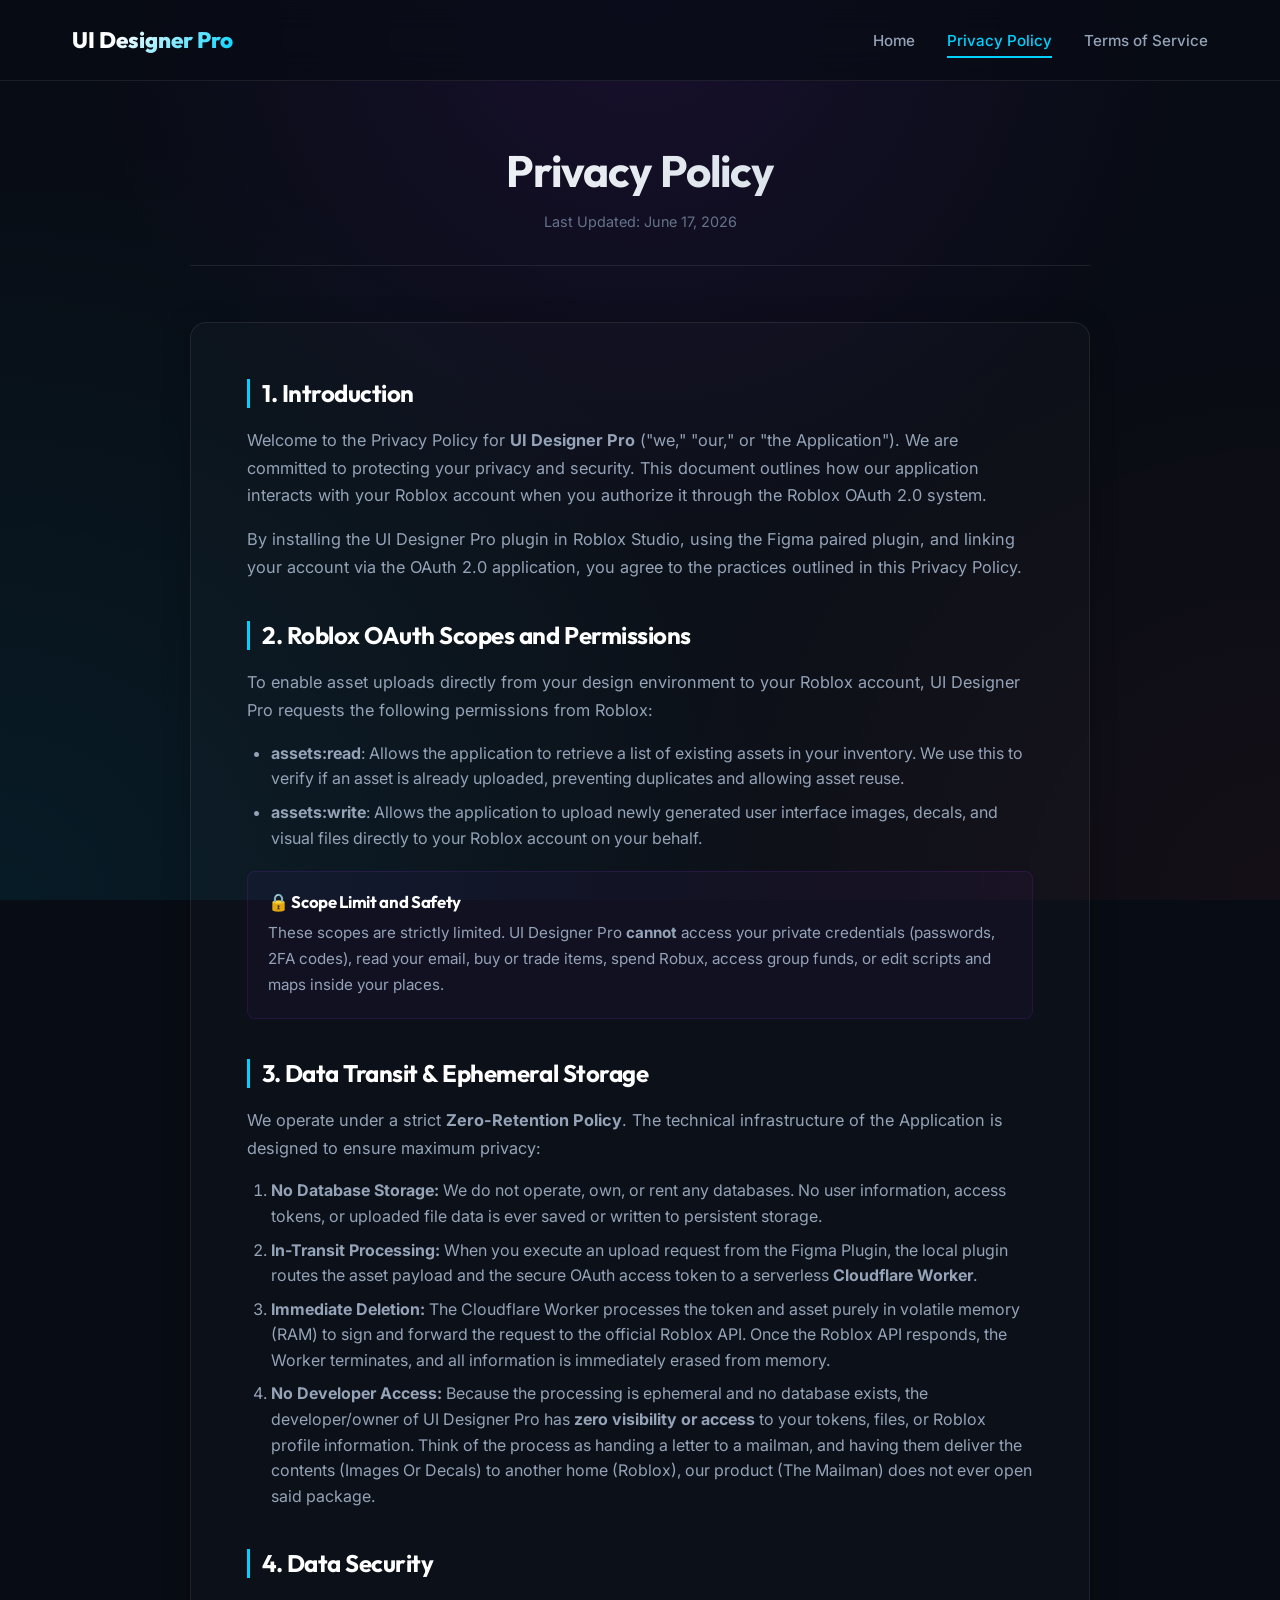
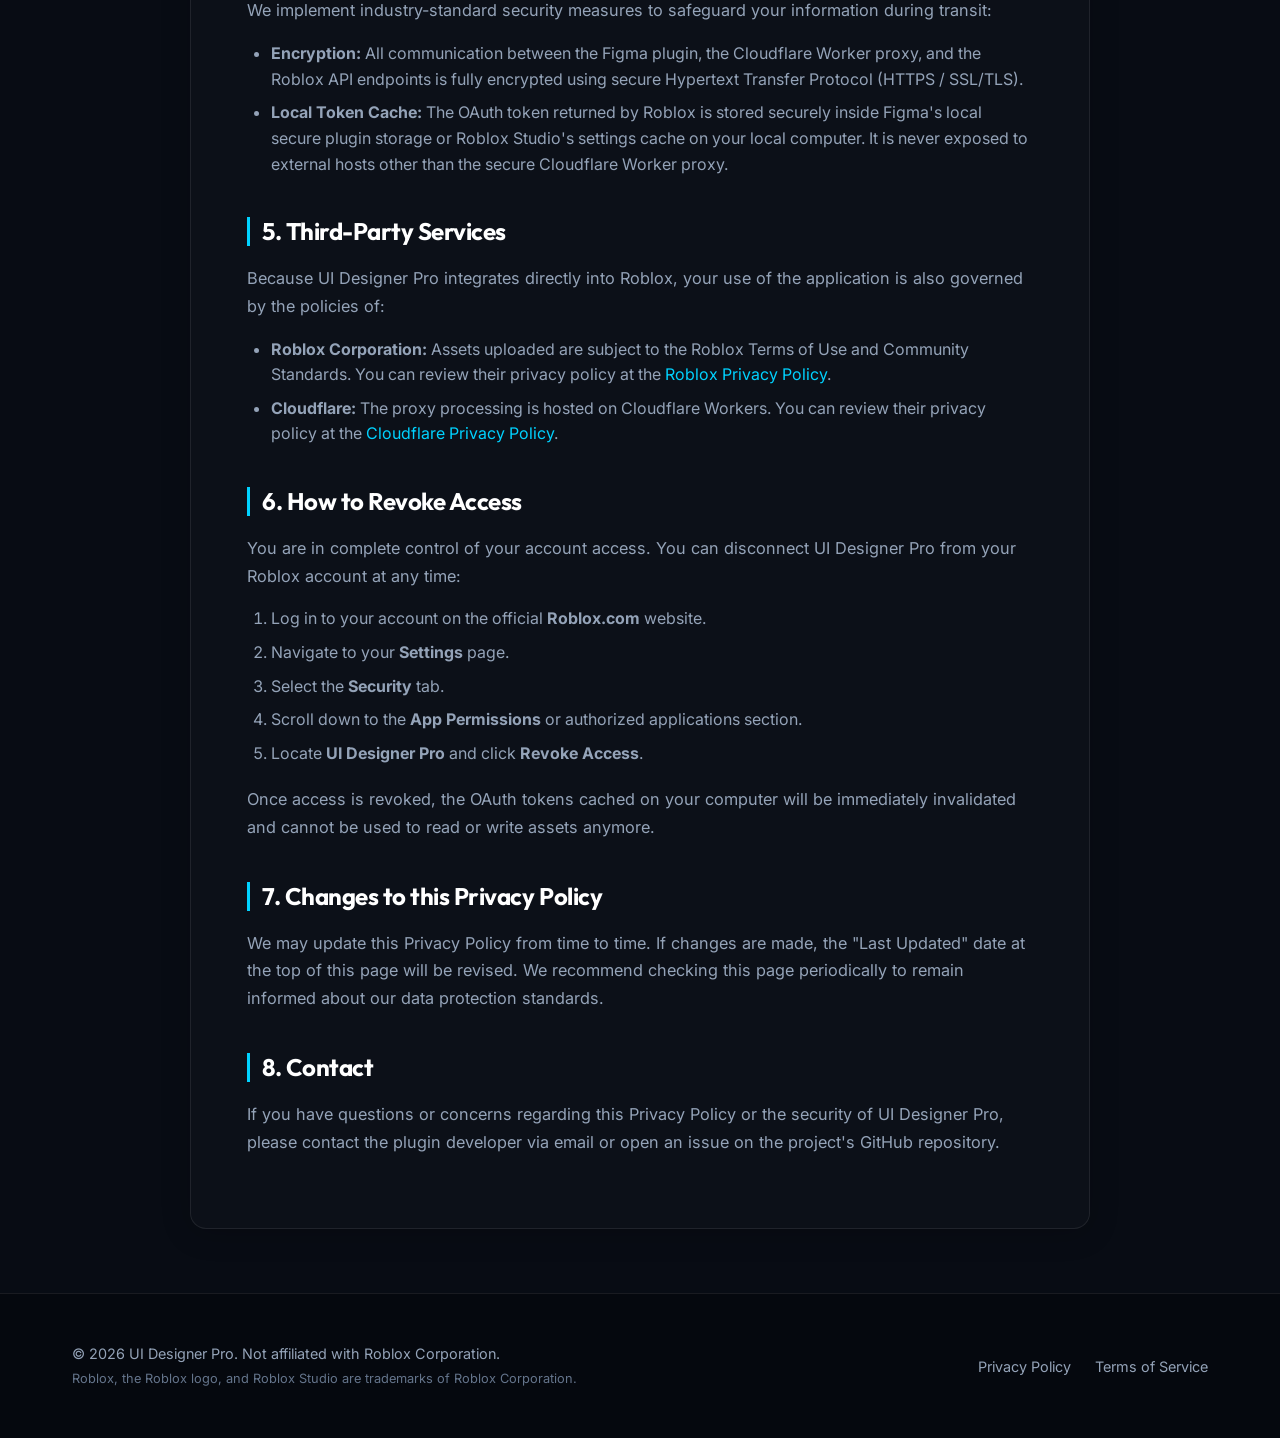
==== commit 856fd906: "Add files via upload" ====
--- a/privacy.html
+++ b/privacy.html
@@ -5,18 +5,13 @@
   <meta name="viewport" content="width=device-width, initial-scale=1.0">
   <title>Privacy Policy - UI Designer Pro</title>
   <meta name="description" content="Privacy Policy for UI Designer Pro. Read about how we process your Roblox OAuth tokens ephemerally via Cloudflare Workers.">
-  
-  <!-- Preconnect and Fonts -->
   <link rel="preconnect" href="https://fonts.googleapis.com">
   <link rel="preconnect" href="https://fonts.gstatic.com" crossorigin>
   <link href="https://fonts.googleapis.com/css2?family=Inter:wght@300;400;500;600;700&family=Outfit:wght@400;500;600;700;800&display=swap" rel="stylesheet">
-  
-  <!-- Central Stylesheet -->
   <link rel="stylesheet" href="style.css">
 </head>
 <body>
 
-  <!-- Navigation Header -->
   <header id="site-header">
     <div class="container nav-wrapper">
       <div class="logo-area">
@@ -27,7 +22,6 @@
           <li><a href="index.html" id="nav-home">Home</a></li>
           <li><a href="privacy.html" class="active" id="nav-privacy">Privacy Policy</a></li>
           <li><a href="terms.html" id="nav-terms">Terms of Service</a></li>
-          <li><a href="https://www.roblox.com/library/" target="_blank" rel="noopener noreferrer" class="btn-rect btn-rect-outline-yellow" id="nav-cta-install" style="padding: 0.5rem 1rem; font-size: 0.8rem;">Install Plugin</a></li>
         </ul>
       </nav>
     </div>
@@ -41,7 +35,6 @@
       </div>
 
       <div class="legal-card" id="privacy-content-card">
-        <!-- Section 1: Introduction -->
         <section id="sec-introduction">
           <h2>1. Introduction</h2>
           <p>
@@ -52,7 +45,6 @@
           </p>
         </section>
 
-        <!-- Section 2: Roblox OAuth Scopes -->
         <section id="sec-permissions">
           <h2>2. Roblox OAuth Scopes and Permissions</h2>
           <p>
@@ -66,7 +58,6 @@
               <strong>assets:write</strong>: Allows the application to upload newly generated user interface images, decals, and visual files directly to your Roblox account on your behalf.
             </li>
           </ul>
-          
           <div class="alert-box purple" id="alert-scope-limit">
             <h4>🔒 Scope Limit and Safety</h4>
             <p>
@@ -75,7 +66,6 @@
           </div>
         </section>
 
-        <!-- Section 3: Ephemeral Data Processing -->
         <section id="sec-processing">
           <h2>3. Data Transit & Ephemeral Storage</h2>
           <p>
@@ -97,7 +87,6 @@
           </ol>
         </section>
 
-        <!-- Section 4: Data Security -->
         <section id="sec-security">
           <h2>4. Data Security</h2>
           <p>
@@ -113,7 +102,6 @@
           </ul>
         </section>
 
-        <!-- Section 5: Third-Party Services -->
         <section id="sec-third-parties">
           <h2>5. Third-Party Services</h2>
           <p>
@@ -129,7 +117,6 @@
           </ul>
         </section>
 
-        <!-- Section 6: How to Revoke Access -->
         <section id="sec-revocation">
           <h2>6. How to Revoke Access</h2>
           <p>
@@ -147,7 +134,6 @@
           </p>
         </section>
 
-        <!-- Section 7: Changes to this Policy -->
         <section id="sec-changes">
           <h2>7. Changes to this Privacy Policy</h2>
           <p>
@@ -155,7 +141,6 @@
           </p>
         </section>
 
-        <!-- Section 8: Contact -->
         <section id="sec-contact">
           <h2>8. Contact</h2>
           <p>
@@ -166,44 +151,17 @@
     </div>
   </main>
 
-  <!-- Solid Beige Block Footer -->
   <footer id="site-footer">
-    <div class="container">
-      <div class="footer-columns">
-        <div class="footer-about">
-          <div class="footer-logo">UI Designer Pro</div>
-          <p>
-            Secure, rapid assets export pipeline connecting your vector layout designs directly to Roblox Studio.
-          </p>
-        </div>
-        
-        <div>
-          <div class="footer-col-title">Documentation</div>
-          <ul class="footer-links-list">
-            <li><a href="privacy.html" id="footer-privacy-link">Privacy Policy</a></li>
-            <li><a href="terms.html" id="footer-terms-link">Terms of Service</a></li>
-          </ul>
-        </div>
-        
-        <div>
-          <div class="footer-col-title">Integrations</div>
-          <ul class="footer-links-list">
-            <li><a href="https://www.roblox.com" target="_blank" rel="noopener noreferrer">Roblox Platform</a></li>
-            <li><a href="https://www.figma.com" target="_blank" rel="noopener noreferrer">Figma Community</a></li>
-          </ul>
-        </div>
+    <div class="container footer-wrapper">
+      <div>
+        <p>&copy; 2026 UI Designer Pro. Not affiliated with Roblox Corporation.</p>
+        <p style="font-size: 0.8rem; margin-top: 0.25rem; color: var(--text-muted);">
+          Roblox, the Roblox logo, and Roblox Studio are trademarks of Roblox Corporation.
+        </p>
       </div>
-      
-      <div class="footer-bottom">
-        <div>
-          <p>&copy; 2026 UI Designer Pro. Not affiliated with Roblox Corporation.</p>
-          <p style="font-size: 0.75rem; margin-top: 0.25rem;">
-            Roblox, the Roblox logo, and Roblox Studio are trademarks of Roblox Corporation.
-          </p>
-        </div>
-        <div>
-          <p>Created by kodabkr</p>
-        </div>
+      <div class="footer-links">
+        <a href="privacy.html" id="footer-privacy">Privacy Policy</a>
+        <a href="terms.html" id="footer-terms">Terms of Service</a>
       </div>
     </div>
   </footer>
--- a/style.css
+++ b/style.css
@@ -1,38 +1,32 @@
-/* UI Designer Pro - Space Metaverse Design System */
-
-/* Root Variables */
 :root {
-  --bg-dark: #0c0c0e;
-  --bg-black: #000000;
-  --bg-glass: rgba(255, 255, 255, 0.01);
-  --bg-glass-hover: rgba(255, 255, 255, 0.03);
+  --bg-primary: #080c14;
+  --bg-secondary: #0d1527;
+  --bg-glass: rgba(255, 255, 255, 0.02);
+  --bg-glass-hover: rgba(255, 255, 255, 0.05);
   
-  --border-dark: rgba(255, 255, 255, 0.05);
-  --border-light: rgba(255, 255, 255, 0.1);
+  --border-glass: rgba(255, 255, 255, 0.08);
+  --border-glass-hover: rgba(255, 255, 255, 0.15);
   
-  /* Color Palette */
-  --accent-yellow: #e2ff3c;
-  --accent-yellow-hover: #f2ff00;
-  --accent-yellow-glow: rgba(226, 255, 60, 0.25);
+  --primary: #00d2ff;
+  --primary-glow: rgba(0, 210, 255, 0.35);
+  --secondary: #8a2be2;
+  --secondary-glow: rgba(138, 43, 226, 0.35);
+  --accent: #ff4757;
+  --accent-glow: rgba(255, 71, 87, 0.35);
   
-  --beige-sand: #dbd3c5;
-  --beige-sand-dark: #cdc4b5;
-  --beige-sand-border: #cdc5b4;
-  --beige-sand-glow: rgba(219, 211, 197, 0.15);
+  --text-primary: #f1f5f9;
+  --text-secondary: #94a3b8;
+  --text-muted: #64748b;
   
-  --text-white: #ffffff;
-  --text-sand: #c5c1b9;
-  --text-grey: #8a8882;
-  --text-dark: #121212;
-  --text-dark-muted: #565450;
-  
-  /* Transition speed */
-  --trans-fast: 0.15s ease;
-  --trans-normal: 0.25s cubic-bezier(0.4, 0, 0.2, 1);
-  --trans-slow: 0.6s cubic-bezier(0.4, 0, 0.2, 1);
-}
-
-/* Reset and Global Styles */
+  --grad-primary: linear-gradient(135deg, var(--primary) 0%, var(--secondary) 100%);
+  --grad-text: linear-gradient(135deg, #ffffff 0%, #cbd5e1 50%, #94a3b8 100%);
+  --grad-glow: linear-gradient(135deg, rgba(0, 210, 255, 0.15) 0%, rgba(138, 43, 226, 0.15) 100%);
+
+  --trans-fast: 0.2s ease;
+  --trans-normal: 0.3s cubic-bezier(0.4, 0, 0.2, 1);
+  --trans-slow: 0.5s ease;
+}
+
 * {
   box-sizing: border-box;
   margin: 0;
@@ -42,8 +36,8 @@
 html {
   scroll-behavior: smooth;
   font-size: 16px;
-  background-color: var(--bg-dark);
-  color: var(--text-white);
+  background-color: var(--bg-primary);
+  color: var(--text-primary);
   font-family: 'Inter', -apple-system, BlinkMacSystemFont, "Segoe UI", Roboto, sans-serif;
   overflow-x: hidden;
 }
@@ -53,54 +47,50 @@
   display: flex;
   flex-direction: column;
   position: relative;
-  /* Starry space background overlay */
   background-image: 
-    radial-gradient(circle at 70% 20%, rgba(226, 255, 60, 0.03) 0%, transparent 40%),
-    radial-gradient(circle at 10% 80%, rgba(219, 211, 197, 0.02) 0%, transparent 40%),
-    linear-gradient(rgba(12, 12, 14, 0.95), rgba(12, 12, 14, 0.98));
+    radial-gradient(circle at 50% 0%, rgba(138, 43, 226, 0.12) 0%, transparent 50%),
+    radial-gradient(circle at 0% 100%, rgba(0, 210, 255, 0.08) 0%, transparent 50%),
+    radial-gradient(circle at 100% 100%, rgba(255, 71, 87, 0.05) 0%, transparent 40%);
   background-attachment: fixed;
 }
 
-/* Custom Scrollbar */
 ::-webkit-scrollbar {
-  width: 6px;
+  width: 8px;
 }
 ::-webkit-scrollbar-track {
-  background: var(--bg-dark);
+  background: var(--bg-primary);
 }
 ::-webkit-scrollbar-thumb {
-  background: var(--text-dark-muted);
+  background: var(--border-glass);
+  border-radius: 4px;
 }
 ::-webkit-scrollbar-thumb:hover {
-  background: var(--beige-sand);
-}
-
-/* Typography styling */
+  background: var(--text-muted);
+}
+
 h1, h2, h3, h4, h5, h6 {
   font-family: 'Outfit', -apple-system, BlinkMacSystemFont, sans-serif;
-  font-weight: 800;
-  text-transform: uppercase;
-  letter-spacing: -0.01em;
-  line-height: 1.15;
+  font-weight: 700;
+  letter-spacing: -0.02em;
+  line-height: 1.2;
 }
 
 p {
-  line-height: 1.7;
-  color: var(--text-sand);
-  font-size: 0.98rem;
+  line-height: 1.6;
+  color: var(--text-secondary);
 }
 
 a {
-  color: var(--accent-yellow);
+  color: var(--primary);
   text-decoration: none;
   transition: var(--trans-fast);
 }
 
 a:hover {
   color: #fff;
-}
-
-/* Layout Containers */
+  text-shadow: 0 0 8px var(--primary-glow);
+}
+
 .container {
   width: 100%;
   max-width: 1200px;
@@ -108,556 +98,437 @@
   padding: 0 2rem;
 }
 
-/* Navigation Header */
 header {
   position: sticky;
   top: 0;
   z-index: 100;
-  background: rgba(12, 12, 14, 0.85);
+  background: rgba(8, 12, 20, 0.7);
+  backdrop-filter: blur(16px);
+  -webkit-backdrop-filter: blur(16px);
+  border-bottom: 1px solid var(--border-glass);
+  transition: var(--trans-normal);
+}
+
+.nav-wrapper {
+  display: flex;
+  justify-content: space-between;
+  align-items: center;
+  height: 80px;
+}
+
+.logo-area {
+  display: flex;
+  align-items: center;
+  gap: 0.75rem;
+}
+
+.logo-text {
+  font-size: 1.4rem;
+  font-weight: 800;
+  background: linear-gradient(135deg, #ffffff 30%, var(--primary) 100%);
+  -webkit-background-clip: text;
+  -webkit-text-fill-color: transparent;
+  font-family: 'Outfit', sans-serif;
+}
+
+nav ul {
+  display: flex;
+  gap: 2rem;
+  list-style: none;
+}
+
+nav a {
+  color: var(--text-secondary);
+  font-weight: 500;
+  font-size: 0.95rem;
+  position: relative;
+  padding: 0.5rem 0;
+}
+
+nav a::after {
+  content: '';
+  position: absolute;
+  bottom: 0;
+  left: 0;
+  width: 0;
+  height: 2px;
+  background: var(--grad-primary);
+  transition: var(--trans-normal);
+}
+
+nav a:hover {
+  color: var(--text-primary);
+}
+
+nav a:hover::after {
+  width: 100%;
+}
+
+nav a.active {
+  color: var(--primary);
+}
+
+nav a.active::after {
+  width: 100%;
+  background: var(--primary);
+}
+
+.btn {
+  display: inline-flex;
+  align-items: center;
+  justify-content: center;
+  padding: 0.8rem 1.6rem;
+  font-family: 'Outfit', sans-serif;
+  font-weight: 600;
+  font-size: 0.95rem;
+  border-radius: 8px;
+  cursor: pointer;
+  transition: var(--trans-normal);
+  gap: 0.5rem;
+}
+
+.btn-primary {
+  background: var(--grad-primary);
+  color: #fff;
+  border: none;
+  box-shadow: 0 4px 15px var(--secondary-glow);
+}
+
+.btn-primary:hover {
+  transform: translateY(-2px);
+  box-shadow: 0 8px 25px var(--primary-glow);
+  color: #fff;
+  text-shadow: none;
+}
+
+.btn-secondary {
+  background: var(--bg-glass);
+  color: var(--text-primary);
+  border: 1px solid var(--border-glass);
+}
+
+.btn-secondary:hover {
+  background: var(--bg-glass-hover);
+  border-color: var(--border-glass-hover);
+  color: #fff;
+  transform: translateY(-2px);
+  text-shadow: none;
+}
+
+.panel {
+  background: var(--bg-glass);
+  border: 1px solid var(--border-glass);
+  border-radius: 16px;
   backdrop-filter: blur(12px);
   -webkit-backdrop-filter: blur(12px);
-  border-bottom: 1px solid var(--border-dark);
-}
-
-.nav-wrapper {
-  display: flex;
-  justify-content: space-between;
-  align-items: center;
-  height: 90px;
-}
-
-.logo-area {
-  display: flex;
-  align-items: center;
-}
-
-.logo-text {
-  font-size: 1.5rem;
-  font-weight: 800;
-  letter-spacing: -0.02em;
-  color: var(--text-white);
-  font-family: 'Outfit', sans-serif;
-}
-
-nav ul {
-  display: flex;
-  align-items: center;
-  gap: 2.25rem;
-  list-style: none;
-}
-
-nav a {
-  color: var(--text-sand);
-  font-weight: 600;
+  padding: 2.5rem;
+  transition: var(--trans-normal);
+}
+
+.panel:hover {
+  border-color: var(--border-glass-hover);
+  background: var(--bg-glass-hover);
+  box-shadow: 0 10px 30px rgba(0, 0, 0, 0.3);
+}
+
+.hero {
+  padding: 6rem 0 4rem;
+  text-align: center;
+  position: relative;
+}
+
+.hero-tagline {
   font-family: 'Outfit', sans-serif;
   text-transform: uppercase;
   font-size: 0.85rem;
-  letter-spacing: 0.05em;
-  position: relative;
-  padding: 0.5rem 0;
-  transition: var(--trans-fast);
-}
-
-nav a:hover {
-  color: var(--text-white);
-}
-
-nav a.active {
-  color: var(--accent-yellow);
-}
-
-/* Small active indicator dot */
-nav a.active::after {
-  content: '';
-  position: absolute;
-  bottom: -4px;
-  left: 50%;
-  transform: translateX(-50%);
-  width: 4px;
-  height: 4px;
-  background: var(--accent-yellow);
-  border-radius: 50%;
-  box-shadow: 0 0 8px var(--accent-yellow-glow);
-}
-
-/* Gaming Style Buttons */
-.btn-rect {
-  display: inline-flex;
-  align-items: center;
-  justify-content: center;
-  padding: 0.85rem 1.75rem;
-  font-family: 'Outfit', sans-serif;
-  font-weight: 800;
-  font-size: 0.85rem;
-  text-transform: uppercase;
-  letter-spacing: 0.05em;
-  border-radius: 0px; /* Sharp corners */
-  cursor: pointer;
-  border: none;
-  transition: var(--trans-normal);
-}
-
-.btn-rect-yellow {
-  background: var(--accent-yellow);
-  color: var(--text-dark);
-}
-
-.btn-rect-yellow:hover {
-  background: var(--accent-yellow-hover);
-  transform: translateY(-2px);
-  box-shadow: 0 5px 20px var(--accent-yellow-glow);
-}
-
-.btn-rect-outline {
-  background: transparent;
-  color: var(--beige-sand);
-  border: 1px solid var(--beige-sand);
-}
-
-.btn-rect-outline:hover {
-  background: var(--beige-sand);
-  color: var(--text-dark);
-  transform: translateY(-2px);
-}
-
-.btn-rect-outline-yellow {
-  background: transparent;
-  color: var(--accent-yellow);
-  border: 1px solid var(--accent-yellow);
-}
-
-.btn-rect-outline-yellow:hover {
-  background: var(--accent-yellow);
-  color: var(--text-dark);
-  transform: translateY(-2px);
-  box-shadow: 0 5px 20px var(--accent-yellow-glow);
-}
-
-/* Double Heading / Ghost Title Styling */
-.heading-group {
-  position: relative;
-  margin-bottom: 2.5rem;
-}
-
-.heading-group h2 {
-  font-size: 2.2rem;
-  font-weight: 800;
-  position: relative;
-  z-index: 2;
-  color: var(--text-white);
-}
-
-.heading-group .ghost-title {
-  position: absolute;
-  top: 18px;
-  left: 0;
-  font-size: 4rem;
-  font-weight: 900;
-  color: rgba(255, 255, 255, 0.015);
-  -webkit-text-stroke: 1px rgba(255, 255, 255, 0.03);
-  z-index: 1;
-  white-space: nowrap;
-  pointer-events: none;
-  user-select: none;
-}
-
-/* Custom panels and layout blocks */
-.panel {
-  background: var(--bg-black);
-  border: 1px solid var(--border-dark);
-  padding: 2rem;
-}
-
-/* Sand Beige Border Panel (mimics the core screenshot element) */
-.beige-card-frame {
-  border: 4px solid var(--beige-sand);
-  background: var(--bg-black);
-  padding: 3rem;
-  margin: 4rem 0;
-}
-
-.beige-card-layout {
-  display: grid;
-  grid-template-columns: 1.1fr 1fr;
-  gap: 3rem;
-  align-items: center;
-}
-
-@media(max-width: 900px) {
-  .beige-card-layout {
-    grid-template-columns: 1fr;
-    gap: 2rem;
-  }
-}
-
-.beige-card-visual {
-  border: 4px solid var(--beige-sand);
-  background: #111113;
-  padding: 1.5rem;
-  aspect-ratio: 16/10;
-  display: flex;
-  align-items: center;
-  justify-content: center;
-  position: relative;
-  overflow: hidden;
-}
-
-/* Glowing inner orb for mock visuals */
-.beige-card-visual::after {
-  content: '';
-  position: absolute;
-  width: 80px;
-  height: 80px;
-  background: radial-gradient(circle, var(--accent-yellow) 0%, transparent 70%);
-  filter: blur(15px);
-  animation: orb-pulse 4s infinite ease-in-out;
-}
-
-@keyframes orb-pulse {
-  0%, 100% { transform: scale(1); opacity: 0.5; }
-  50% { transform: scale(1.4); opacity: 0.9; }
-}
-
-.beige-card-visual img.mockup-img {
-  width: 100%;
-  height: 100%;
-  object-fit: cover;
-  z-index: 2;
-}
-
-.beige-card-info h3 {
-  font-size: 1.8rem;
-  margin-bottom: 1.25rem;
-  color: var(--text-white);
-}
-
-.beige-card-info p {
-  margin-bottom: 2rem;
-}
-
-/* Hero Section */
-.hero-layout {
-  display: grid;
-  grid-template-columns: 1.2fr 1fr;
-  gap: 2rem;
-  align-items: center;
-  padding: 7rem 0 5rem;
-}
-
-@media(max-width: 900px) {
-  .hero-layout {
-    grid-template-columns: 1fr;
-    text-align: center;
-    padding: 4rem 0 3rem;
-  }
-}
-
-.hero-copy {
-  display: flex;
-  flex-direction: column;
-}
-
-.hero-tag {
-  font-family: 'Outfit', sans-serif;
-  color: var(--accent-yellow);
-  font-weight: 800;
-  font-size: 0.85rem;
+  font-weight: 700;
   letter-spacing: 0.15em;
-  margin-bottom: 1.25rem;
-  text-transform: uppercase;
-}
-
-.hero-title-main {
+  color: var(--primary);
+  margin-bottom: 1rem;
+  display: inline-block;
+  padding: 0.3rem 1rem;
+  background: rgba(0, 210, 255, 0.08);
+  border: 1px solid rgba(0, 210, 255, 0.15);
+  border-radius: 50px;
+}
+
+.hero-title {
   font-size: 3.5rem;
   font-weight: 800;
   line-height: 1.1;
   margin-bottom: 1.5rem;
-  text-transform: uppercase;
-}
-
-.hero-title-main span {
-  color: var(--accent-yellow);
-}
-
-@media(max-width: 600px) {
-  .hero-title-main {
-    font-size: 2.6rem;
+  background: linear-gradient(to right, #ffffff, #e2e8f0, #94a3b8);
+  -webkit-background-clip: text;
+  -webkit-text-fill-color: transparent;
+}
+
+.hero-title span {
+  background: var(--grad-primary);
+  -webkit-background-clip: text;
+  -webkit-text-fill-color: transparent;
+}
+
+.hero-desc {
+  max-width: 700px;
+  margin: 0 auto 2.5rem;
+  font-size: 1.15rem;
+  color: var(--text-secondary);
+}
+
+.hero-actions {
+  display: flex;
+  justify-content: center;
+  gap: 1rem;
+}
+
+.info-section {
+  padding: 4rem 0;
+}
+
+.section-title {
+  text-align: center;
+  font-size: 2rem;
+  margin-bottom: 3rem;
+  background: linear-gradient(to right, #ffffff, #cbd5e1);
+  -webkit-background-clip: text;
+  -webkit-text-fill-color: transparent;
+}
+
+.grid-3 {
+  display: grid;
+  grid-template-columns: repeat(auto-fit, minmax(320px, 1fr));
+  gap: 2rem;
+}
+
+.card {
+  display: flex;
+  flex-direction: column;
+  gap: 1rem;
+}
+
+.card-icon {
+  width: 50px;
+  height: 50px;
+  border-radius: 12px;
+  display: flex;
+  align-items: center;
+  justify-content: center;
+  background: var(--grad-glow);
+  border: 1px solid rgba(0, 210, 255, 0.2);
+  color: var(--primary);
+  font-size: 1.5rem;
+}
+
+.card-title {
+  font-size: 1.25rem;
+  color: var(--text-primary);
+}
+
+.scope-validator-box {
+  margin-top: 4rem;
+}
+
+.scope-grid {
+  display: grid;
+  grid-template-columns: 1fr 1fr;
+  gap: 2rem;
+}
+
+@media(max-width: 768px) {
+  .scope-grid {
+    grid-template-columns: 1fr;
   }
 }
 
-.hero-paragraph {
+.scope-list-panel {
+  background: rgba(8, 12, 20, 0.4);
+}
+
+.scope-header {
+  display: flex;
+  align-items: center;
+  gap: 0.75rem;
+  font-size: 1.2rem;
+  font-weight: 600;
+  margin-bottom: 1.5rem;
+  padding-bottom: 1rem;
+  border-bottom: 1px solid var(--border-glass);
+}
+
+.scope-header.allowed {
+  color: var(--primary);
+}
+
+.scope-header.forbidden {
+  color: var(--accent);
+}
+
+.scope-item {
+  display: flex;
+  align-items: flex-start;
+  gap: 0.75rem;
+  margin-bottom: 1rem;
+}
+
+.scope-item-bullet {
+  font-weight: bold;
+  line-height: 1;
+  font-size: 1.1rem;
+}
+
+.allowed .scope-item-bullet {
+  color: var(--primary);
+}
+
+.forbidden .scope-item-bullet {
+  color: var(--accent);
+}
+
+.scope-item-text {
+  font-size: 0.95rem;
+  line-height: 1.5;
+  color: var(--text-secondary);
+}
+
+.scope-code {
+  background: rgba(0, 0, 0, 0.3);
+  padding: 0.2rem 0.5rem;
+  border-radius: 4px;
+  font-family: monospace;
+  color: #fff;
+  border: 1px solid rgba(255, 255, 255, 0.05);
+}
+
+.security-highlight {
+  background: radial-gradient(circle at 100% 0%, rgba(0, 210, 255, 0.05) 0%, transparent 60%);
+  border: 1px solid rgba(0, 210, 255, 0.15);
+  box-shadow: 0 0 30px rgba(0, 210, 255, 0.05);
+  margin: 4rem 0;
+}
+
+.security-badge {
+  display: inline-flex;
+  align-items: center;
+  gap: 0.5rem;
+  background: rgba(138, 43, 226, 0.15);
+  color: #d8b4fe;
+  font-size: 0.8rem;
+  font-weight: 600;
+  padding: 0.3rem 0.8rem;
+  border-radius: 50px;
+  border: 1px solid rgba(138, 43, 226, 0.3);
+  margin-bottom: 1.5rem;
+}
+
+.security-grid {
+  display: grid;
+  grid-template-columns: 3fr 2fr;
+  gap: 3rem;
+  align-items: center;
+}
+
+@media(max-width: 900px) {
+  .security-grid {
+    grid-template-columns: 1fr;
+  }
+}
+
+.security-content h3 {
+  font-size: 1.75rem;
+  margin-bottom: 1rem;
+}
+
+.security-content p {
+  margin-bottom: 1.5rem;
   font-size: 1.05rem;
-  margin-bottom: 2.5rem;
-  max-width: 550px;
-}
-
-@media(max-width: 900px) {
-  .hero-paragraph {
-    margin: 0 auto 2.5rem;
-  }
-  .hero-buttons {
-    display: flex;
-    justify-content: center;
-  }
-}
-
-.hero-buttons {
-  display: flex;
+}
+
+.workflow-steps {
+  display: flex;
+  flex-direction: column;
   gap: 1rem;
 }
 
-.hero-visual {
-  display: flex;
+.wf-step {
+  display: flex;
+  gap: 1rem;
+  align-items: flex-start;
+}
+
+.wf-num {
+  width: 28px;
+  height: 28px;
+  background: var(--primary);
+  color: var(--bg-primary);
+  border-radius: 50%;
+  display: flex;
+  align-items: center;
   justify-content: center;
-  align-items: center;
-  position: relative;
-}
-
-.hero-planet-img {
-  width: 85%;
-  max-width: 420px;
-  filter: drop-shadow(0 0 35px rgba(226, 255, 60, 0.15));
-  animation: float-planet 6s infinite ease-in-out;
-}
-
-@keyframes float-planet {
-  0%, 100% { transform: translateY(0) rotate(0deg); }
-  50% { transform: translateY(-12px) rotate(4deg); }
-}
-
-/* Two column split (e.g. Build your empire style) */
-.split-layout {
-  display: grid;
-  grid-template-columns: 1fr 1.2fr;
-  gap: 4rem;
+  font-weight: 800;
+  font-size: 0.85rem;
+  flex-shrink: 0;
+  margin-top: 0.15rem;
+  box-shadow: 0 0 10px rgba(0, 210, 255, 0.4);
+}
+
+.wf-text {
+  font-size: 0.95rem;
+  color: var(--text-secondary);
+  line-height: 1.5;
+}
+
+.wf-text strong {
+  color: #fff;
+}
+
+.security-visual-card {
+  background: rgba(0, 0, 0, 0.2);
+  border: 1px solid var(--border-glass);
+  border-radius: 12px;
+  padding: 1.5rem;
+  font-family: monospace;
+  font-size: 0.85rem;
+  color: #a4b0be;
+}
+
+.code-title {
+  color: var(--primary);
+  margin-bottom: 0.75rem;
+  font-weight: bold;
+}
+
+.legal-container {
   padding: 4rem 0;
-}
-
-@media (max-width: 900px) {
-  .split-layout {
-    grid-template-columns: 1fr;
-    gap: 2.5rem;
-  }
-}
-
-.split-left {
-  display: flex;
-  flex-direction: column;
-  justify-content: center;
-}
-
-.split-left h3 {
-  font-size: 2.2rem;
-  margin-bottom: 1.5rem;
-}
-
-.split-right {
-  display: flex;
-  flex-direction: column;
-  gap: 1.5rem;
-}
-
-.right-card {
-  background: var(--bg-black);
-  border: 1px solid var(--border-dark);
-  padding: 2rem;
-  display: flex;
-  justify-content: space-between;
-  align-items: center;
-  gap: 2rem;
-  transition: var(--trans-normal);
-}
-
-.right-card:hover {
-  border-color: var(--border-light);
-  background: var(--bg-glass-hover);
-}
-
-.right-card-content h4 {
-  font-size: 1.25rem;
-  color: var(--text-white);
-  margin-bottom: 0.5rem;
-}
-
-.right-card-content p {
-  font-size: 0.9rem;
-}
-
-@media(max-width: 600px) {
-  .right-card {
-    flex-direction: column;
-    align-items: flex-start;
-    gap: 1.25rem;
-  }
-}
-
-/* Wide Mountain/Desert Stats Banner */
-.stats-banner {
-  background: linear-gradient(rgba(12, 12, 14, 0.8), rgba(12, 12, 14, 0.85)), url('landscape.png') no-repeat center center / cover;
-  padding: 7rem 0;
-  border-top: 1px solid var(--border-dark);
-  border-bottom: 1px solid var(--border-dark);
-  margin: 5rem 0;
-}
-
-.stats-grid {
-  display: grid;
-  grid-template-columns: repeat(auto-fit, minmax(220px, 1fr));
-  gap: 2.5rem;
-  text-align: center;
-}
-
-.stat-item {
-  display: flex;
-  flex-direction: column;
-  align-items: center;
-}
-
-.stat-num {
-  font-family: 'Outfit', sans-serif;
-  font-size: 3.25rem;
-  font-weight: 800;
-  color: var(--accent-yellow);
-  line-height: 1;
-  margin-bottom: 0.5rem;
-  text-shadow: 0 0 15px var(--accent-yellow-glow);
-}
-
-.stat-title {
-  font-size: 0.9rem;
-  font-weight: 700;
-  color: var(--text-white);
-  text-transform: uppercase;
-  margin-bottom: 0.5rem;
-  letter-spacing: 0.05em;
-}
-
-.stat-desc {
-  font-size: 0.85rem;
-  color: var(--text-grey);
-  max-width: 200px;
-}
-
-/* Grid layout for Articles/Documentation links */
-.section-heading-center {
-  text-align: center;
-  margin-bottom: 4rem;
-}
-
-.doc-grid {
-  display: grid;
-  grid-template-columns: repeat(auto-fit, minmax(300px, 1fr));
-  gap: 2rem;
-  margin-bottom: 4rem;
-}
-
-.doc-card {
-  background: var(--bg-black);
-  border: 1px solid var(--border-dark);
-  padding: 2.5rem;
-  display: flex;
-  flex-direction: column;
-  transition: var(--trans-normal);
-}
-
-.doc-card:hover {
-  border-color: var(--border-light);
-  transform: translateY(-4px);
-  box-shadow: 0 10px 30px rgba(0, 0, 0, 0.5);
-}
-
-.doc-card-sphere {
-  width: 60px;
-  height: 60px;
-  border-radius: 50%;
-  margin-bottom: 1.5rem;
-  background: radial-gradient(circle at 30% 30%, #e2ff3c 0%, #000000 100%);
-  box-shadow: 0 0 15px rgba(226, 255, 60, 0.1);
-  transition: var(--trans-slow);
-}
-
-.doc-card:hover .doc-card-sphere {
-  transform: rotate(180deg);
-  box-shadow: 0 0 25px rgba(226, 255, 60, 0.25);
-}
-
-.doc-card:nth-child(2) .doc-card-sphere {
-  background: radial-gradient(circle at 30% 30%, #dbd3c5 0%, #000000 100%);
-  box-shadow: 0 0 15px rgba(219, 211, 197, 0.15);
-}
-
-.doc-card:nth-child(2):hover .doc-card-sphere {
-  box-shadow: 0 0 25px rgba(219, 211, 197, 0.3);
-}
-
-.doc-card:nth-child(3) .doc-card-sphere {
-  background: radial-gradient(circle at 30% 30%, #ff4757 0%, #000000 100%);
-  box-shadow: 0 0 15px rgba(255, 71, 87, 0.15);
-}
-
-.doc-card:nth-child(3):hover .doc-card-sphere {
-  box-shadow: 0 0 25px rgba(255, 71, 87, 0.35);
-}
-
-.doc-card-date {
-  font-family: 'Outfit', sans-serif;
-  font-size: 0.75rem;
-  color: var(--text-grey);
-  text-transform: uppercase;
-  margin-bottom: 0.5rem;
-}
-
-.doc-card-title {
-  font-size: 1.4rem;
-  margin-bottom: 1rem;
-  color: var(--text-white);
-}
-
-.doc-card-desc {
-  font-size: 0.92rem;
-  color: var(--text-sand);
-  margin-bottom: 2rem;
-  flex-grow: 1;
-}
-
-.doc-grid-action {
-  text-align: center;
-  margin-bottom: 4rem;
-}
-
-/* Legal Pages Styling (Privacy Policy & ToS) */
-.legal-container {
-  padding: 5rem 0;
   max-width: 900px;
   margin: 0 auto;
 }
 
 .legal-header {
   text-align: center;
-  margin-bottom: 4rem;
-  border-bottom: 1px solid var(--border-dark);
-  padding-bottom: 2.5rem;
+  margin-bottom: 3.5rem;
+  padding-bottom: 2rem;
+  border-bottom: 1px solid var(--border-glass);
 }
 
 .legal-title {
-  font-size: 3rem;
-  color: var(--text-white);
+  font-size: 2.75rem;
   margin-bottom: 0.75rem;
+  background: linear-gradient(to right, #ffffff, #cbd5e1);
+  -webkit-background-clip: text;
+  -webkit-text-fill-color: transparent;
 }
 
 .legal-date {
-  font-family: 'Outfit', sans-serif;
-  color: var(--text-grey);
-  font-size: 0.85rem;
-  text-transform: uppercase;
-  letter-spacing: 0.05em;
+  color: var(--text-muted);
+  font-size: 0.9rem;
 }
 
 .legal-card {
-  background: var(--bg-black);
-  border: 1px solid var(--border-dark);
-  padding: 4rem;
-  box-shadow: 0 10px 40px rgba(0, 0, 0, 0.5);
+  background: var(--bg-glass);
+  border: 1px solid var(--border-glass);
+  border-radius: 16px;
+  padding: 3.5rem;
+  box-shadow: 0 4px 30px rgba(0, 0, 0, 0.2);
 }
 
 @media(max-width: 768px) {
@@ -667,7 +538,7 @@
 }
 
 .legal-card section {
-  margin-bottom: 3rem;
+  margin-bottom: 2.5rem;
 }
 
 .legal-card section:last-child {
@@ -676,217 +547,107 @@
 
 .legal-card h2 {
   font-size: 1.5rem;
-  color: var(--text-white);
+  color: #fff;
+  margin-bottom: 1.2rem;
+  display: flex;
+  align-items: center;
+  gap: 0.75rem;
+  border-left: 3px solid var(--primary);
+  padding-left: 0.75rem;
+}
+
+.legal-card p {
+  margin-bottom: 1rem;
+  color: var(--text-secondary);
+  font-size: 1.02rem;
+  line-height: 1.7;
+}
+
+.legal-card ul, .legal-card ol {
   margin-bottom: 1.25rem;
-  border-left: 2px solid var(--accent-yellow);
-  padding-left: 0.75rem;
-}
-
-.legal-card p {
-  margin-bottom: 1.25rem;
-  font-size: 0.98rem;
-  color: var(--text-sand);
-  line-height: 1.75;
-}
-
-.legal-card ul, .legal-card ol {
+  margin-left: 1.5rem;
+  color: var(--text-secondary);
+}
+
+.legal-card li {
+  margin-bottom: 0.5rem;
+  line-height: 1.6;
+}
+
+.alert-box {
+  background: rgba(0, 210, 255, 0.05);
+  border: 1px solid rgba(0, 210, 255, 0.15);
+  padding: 1.25rem;
+  border-radius: 8px;
   margin-bottom: 1.5rem;
-  margin-left: 1.5rem;
-  color: var(--text-sand);
-}
-
-.legal-card li {
-  margin-bottom: 0.6rem;
-  line-height: 1.7;
-}
-
-.alert-box {
-  background: rgba(226, 255, 60, 0.03);
-  border: 1px solid rgba(226, 255, 60, 0.15);
-  padding: 1.5rem;
-  margin-bottom: 1.75rem;
 }
 
 .alert-box.purple {
-  background: rgba(219, 211, 197, 0.03);
-  border-color: rgba(219, 211, 197, 0.15);
+  background: rgba(138, 43, 226, 0.05);
+  border-color: rgba(138, 43, 226, 0.15);
 }
 
 .alert-box h4 {
-  color: var(--text-white);
+  color: #fff;
   margin-bottom: 0.5rem;
   font-size: 1.05rem;
 }
 
 .alert-box p {
-  font-size: 0.92rem;
+  font-size: 0.95rem;
   margin-bottom: 0;
-  color: var(--text-sand);
-}
-
-/* Allowed vs Forbidden list grid */
-.scope-grid-custom {
-  display: grid;
-  grid-template-columns: 1fr 1fr;
-  gap: 2rem;
-  margin-top: 3rem;
-}
-
-@media(max-width: 768px) {
-  .scope-grid-custom {
-    grid-template-columns: 1fr;
-  }
-}
-
-.scope-list-card {
-  background: #09090b;
-  border: 1px solid var(--border-dark);
-  padding: 2.25rem;
-}
-
-.scope-list-card.allowed {
-  border-top: 2px solid var(--accent-yellow);
-}
-
-.scope-list-card.forbidden {
-  border-top: 2px solid #ff4757;
-}
-
-.scope-list-header {
-  font-size: 1.25rem;
-  font-weight: 700;
-  margin-bottom: 1.5rem;
-  display: flex;
-  align-items: center;
-  gap: 0.5rem;
-}
-
-.scope-list-header.allowed {
-  color: var(--accent-yellow);
-}
-
-.scope-list-header.forbidden {
-  color: #ff4757;
-}
-
-.scope-list-item {
-  display: flex;
-  gap: 0.75rem;
-  margin-bottom: 1rem;
-}
-
-.scope-list-bullet {
-  font-weight: bold;
-}
-
-.allowed .scope-list-bullet {
-  color: var(--accent-yellow);
-}
-
-.forbidden .scope-list-bullet {
-  color: #ff4757;
-}
-
-.scope-list-text {
-  font-size: 0.92rem;
-  color: var(--text-sand);
-  line-height: 1.5;
-}
-
-.scope-code {
-  background: #18181b;
-  padding: 0.15rem 0.4rem;
-  color: #fff;
-  font-family: monospace;
-  font-size: 0.85rem;
-  border: 1px solid rgba(255, 255, 255, 0.05);
-}
-
-/* Light Beige Block Footer (matching reference bottom layout) */
+}
+
 footer {
-  background-color: var(--beige-sand);
-  color: var(--text-dark);
-  padding: 5rem 0 3rem;
-  border-top: 1px solid var(--beige-sand-border);
   margin-top: auto;
-}
-
-.footer-columns {
-  display: grid;
-  grid-template-columns: 1.5fr 1fr 1fr;
-  gap: 4rem;
-  margin-bottom: 4rem;
-}
-
-@media(max-width: 768px) {
-  .footer-columns {
-    grid-template-columns: 1fr;
-    gap: 2.5rem;
-  }
-}
-
-.footer-logo {
-  font-family: 'Outfit', sans-serif;
-  font-size: 1.5rem;
-  font-weight: 900;
-  margin-bottom: 1rem;
-  text-transform: uppercase;
-  color: var(--text-dark);
-}
-
-.footer-about p {
-  color: var(--text-dark-muted);
-  font-size: 0.88rem;
-  max-width: 320px;
-}
-
-.footer-col-title {
-  font-size: 0.95rem;
-  font-weight: 800;
-  text-transform: uppercase;
-  margin-bottom: 1.25rem;
-  color: var(--text-dark);
-  letter-spacing: 0.05em;
-}
-
-.footer-links-list {
-  list-style: none;
-  display: flex;
-  flex-direction: column;
-  gap: 0.75rem;
-}
-
-.footer-links-list a {
-  color: var(--text-dark-muted);
+  border-top: 1px solid var(--border-glass);
+  background: rgba(5, 8, 14, 0.9);
+  padding: 3rem 0;
+  color: var(--text-muted);
   font-size: 0.9rem;
-  font-weight: 500;
-  transition: var(--trans-fast);
-}
-
-.footer-links-list a:hover {
-  color: var(--text-dark);
-  padding-left: 3px;
-}
-
-.footer-bottom {
-  border-top: 1px solid rgba(18, 18, 18, 0.08);
-  padding-top: 2rem;
+}
+
+.footer-wrapper {
   display: flex;
   justify-content: space-between;
   align-items: center;
-  font-size: 0.8rem;
-  color: var(--text-dark-muted);
+  gap: 1.5rem;
 }
 
 @media(max-width: 600px) {
-  .footer-bottom {
+  .footer-wrapper {
     flex-direction: column;
-    gap: 1rem;
     text-align: center;
   }
 }
 
-/* Mobile Toggler */
+.footer-links {
+  display: flex;
+  gap: 1.5rem;
+}
+
+.footer-links a {
+  color: var(--text-secondary);
+}
+
+.footer-links a:hover {
+  color: #fff;
+}
+
 .mobile-nav-toggle {
   display: none;
 }
+
+@media(max-width: 768px) {
+  .hero-title {
+    font-size: 2.5rem;
+  }
+  
+  nav ul {
+    gap: 1.25rem;
+  }
+  
+  nav a {
+    font-size: 0.85rem;
+  }
+}
